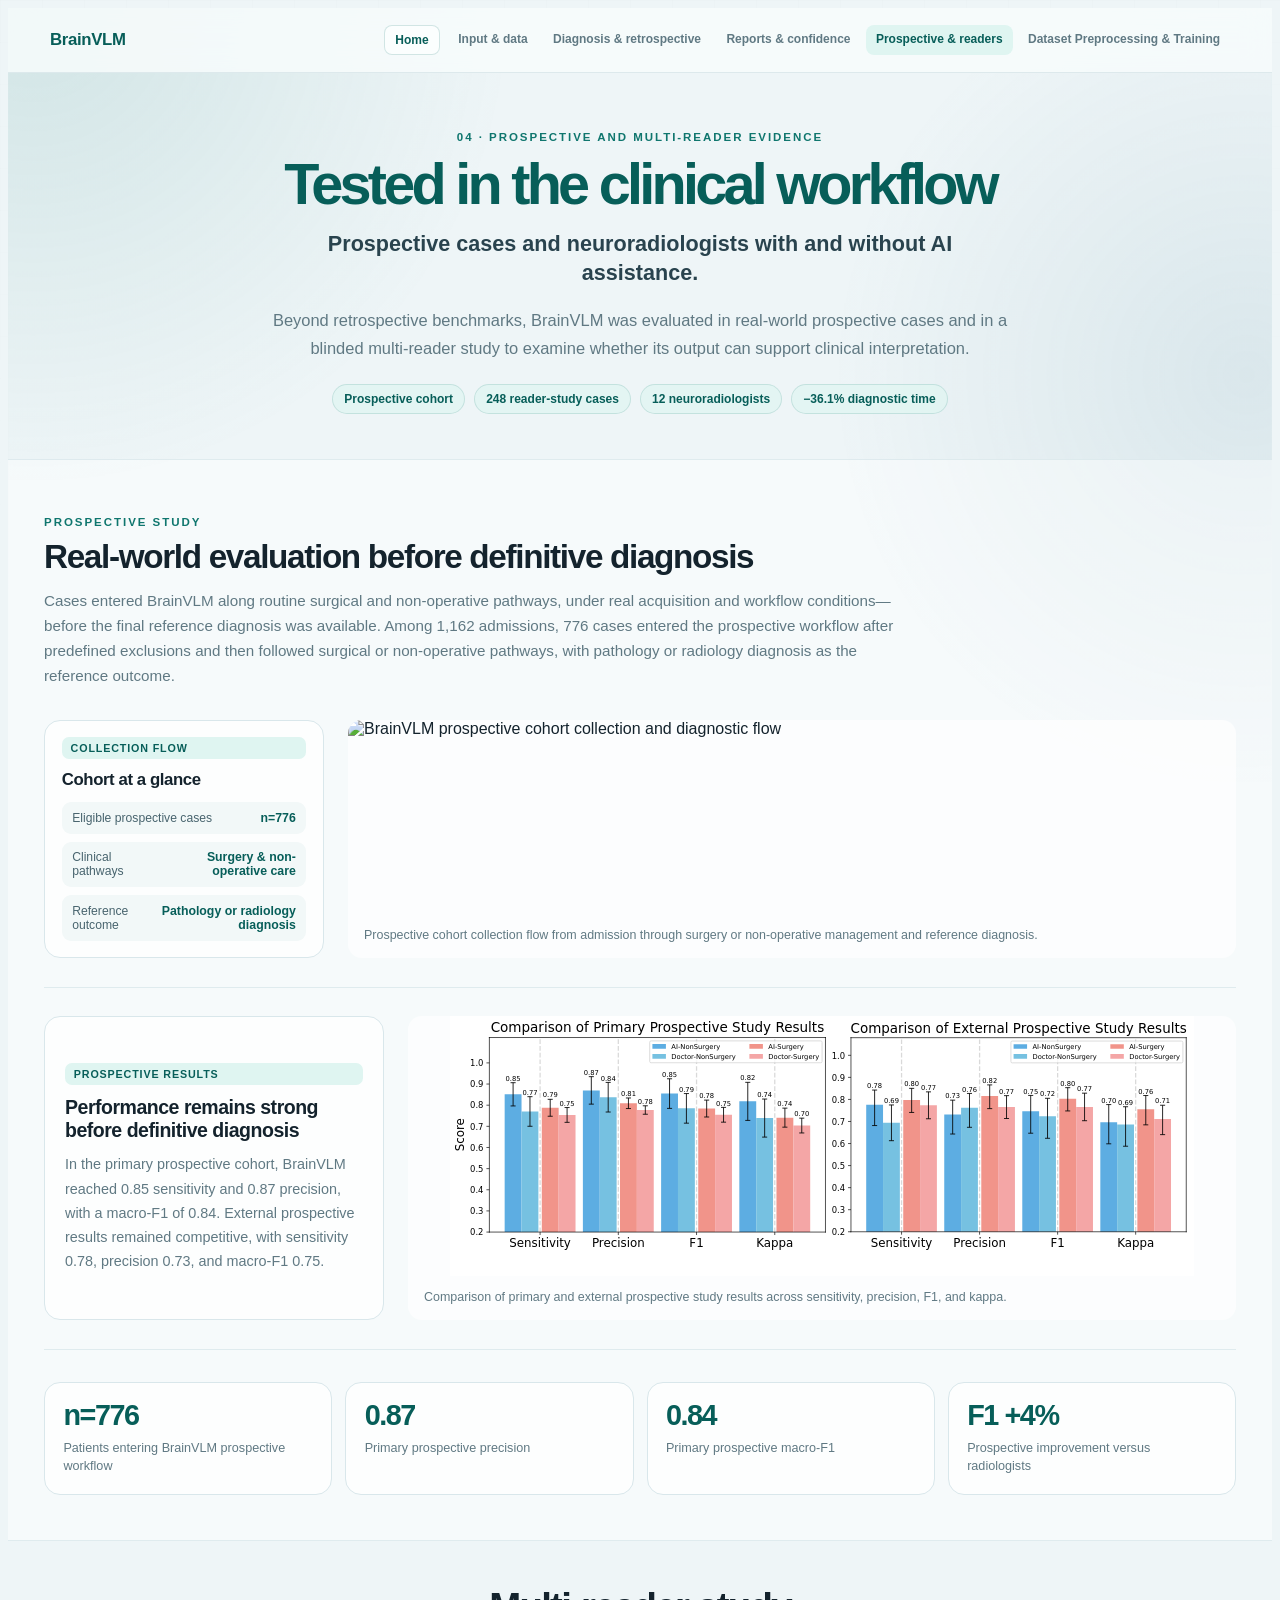
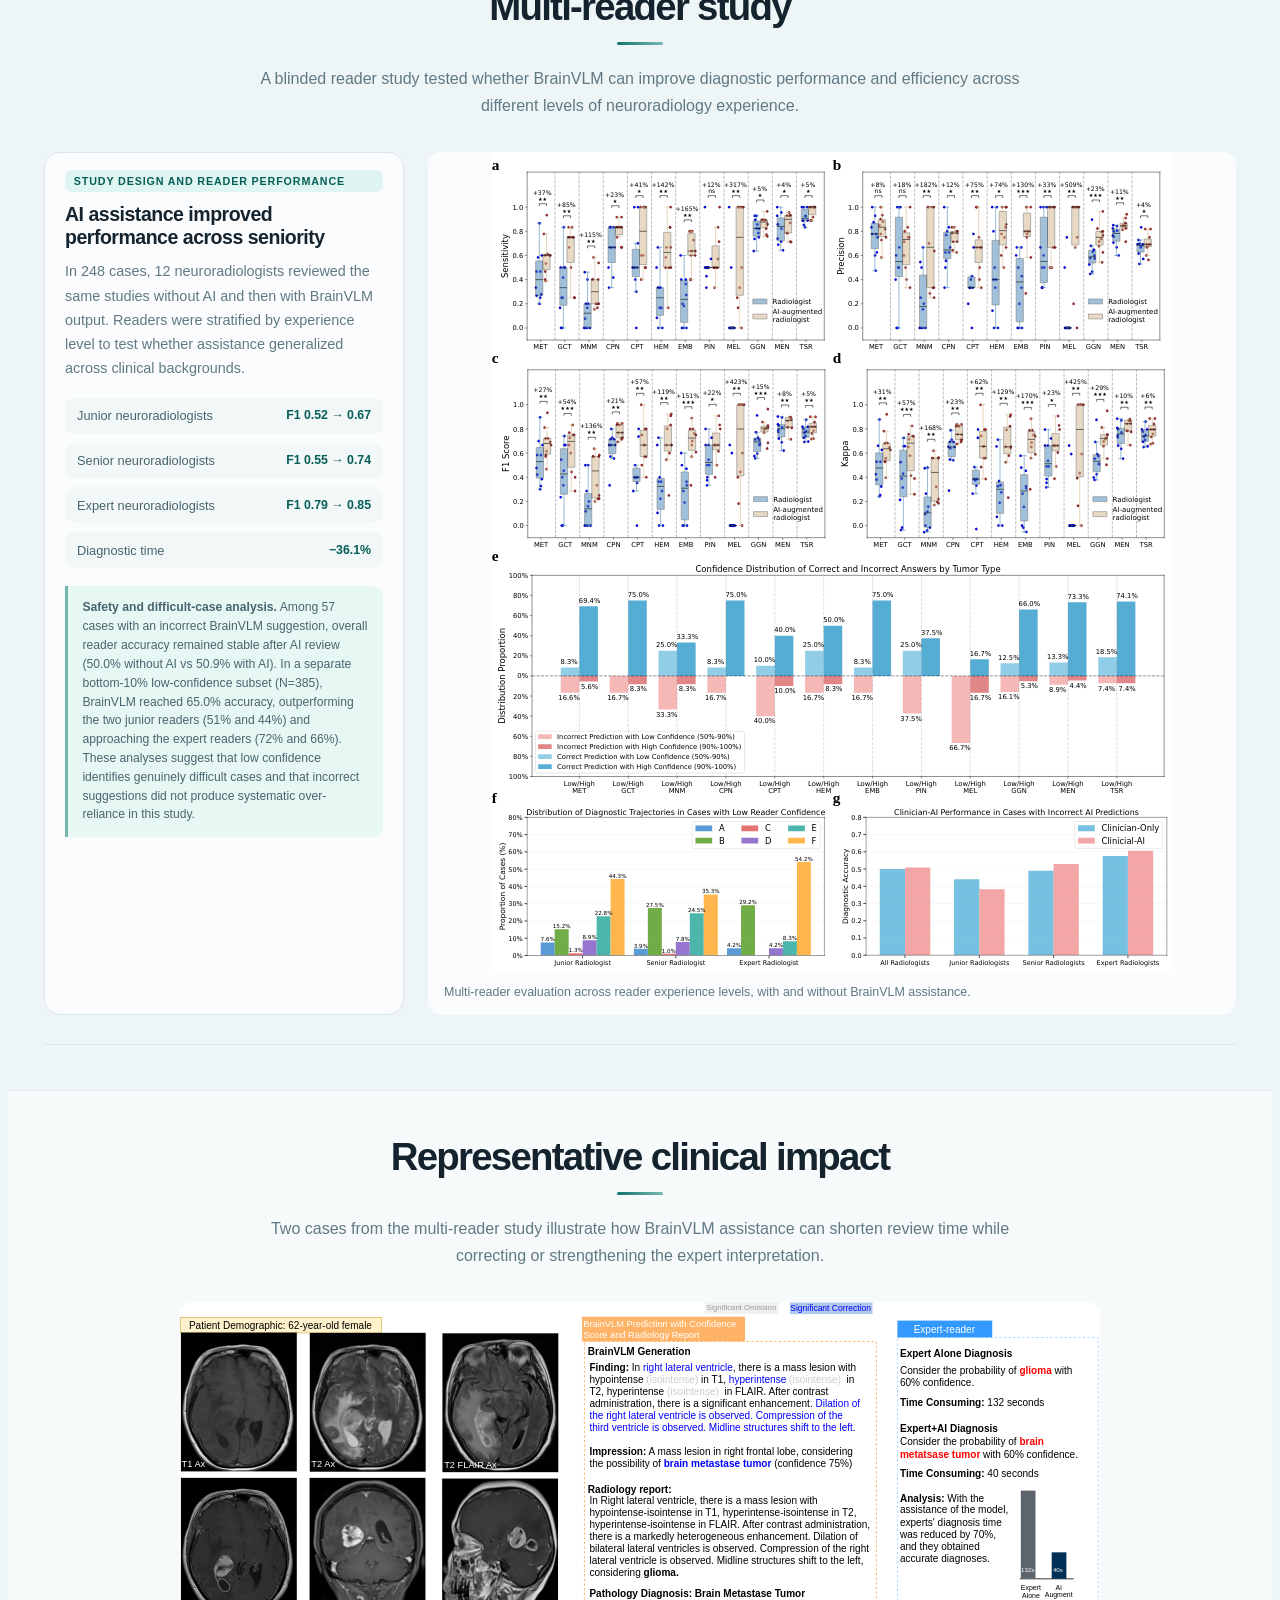
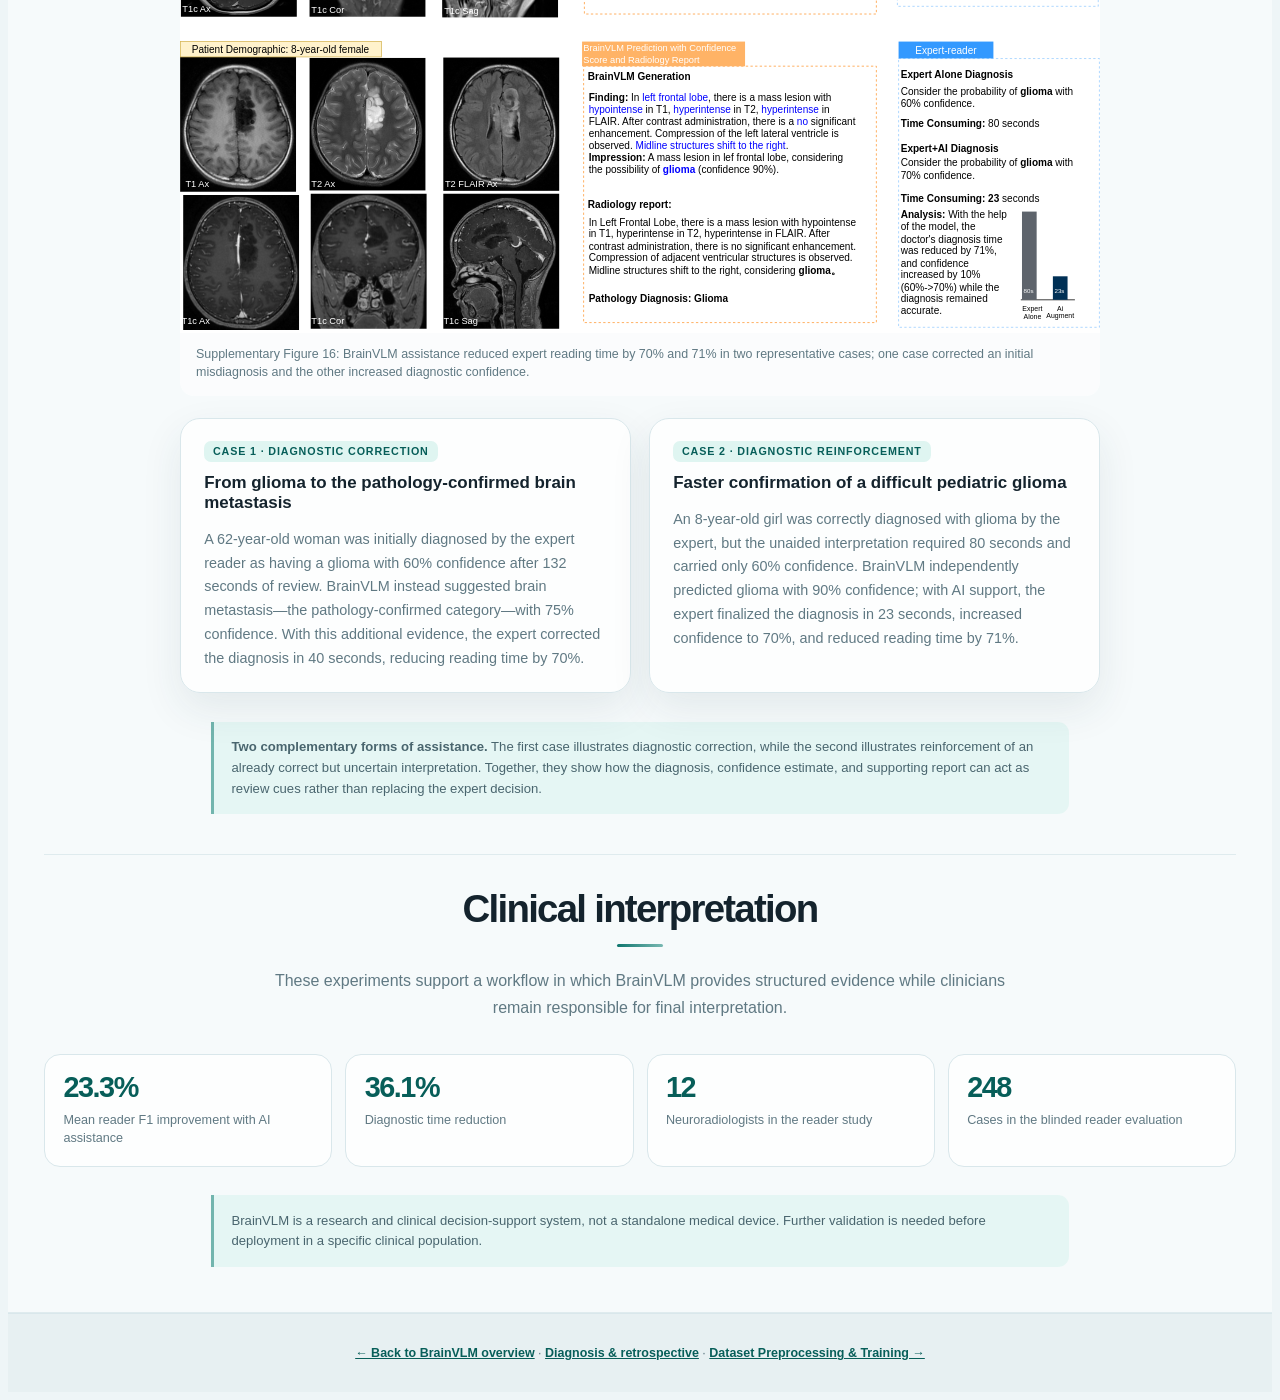
==== clinical.html @ 0780ce53 "update index.html" ====
<!doctype html>
<html lang="en">
<head>
  <meta charset="utf-8"><meta name="viewport" content="width=device-width, initial-scale=1">
  <title>Prospective &amp; Multi-reader Studies | BrainVLM</title>
  <link rel="icon" href="static/images/favicon.ico">
  <link rel="stylesheet" href="static/css/bulma.min.css">
  <link rel="stylesheet" href="static/css/project-pages.css">
</head>
<body class="pp-page-clinical">
  <header class="pp-nav"><div class="pp-nav-inner"><a class="pp-brand" href="index.html">BrainVLM</a><nav class="pp-nav-links"><a class="pp-home-link" href="index.html">Home</a><a href="input.html">Input &amp; data</a><a href="diagnosis.html">Diagnosis &amp; retrospective</a><a href="report-confidence.html">Reports &amp; confidence</a><a class="is-active" href="clinical.html">Prospective &amp; readers</a><a href="evaluation.html">Dataset Preprocessing &amp; Training</a></nav></div></header>
  <main>
    <section class="pp-hero pp-hero-compact">
      <div class="pp-wrap pp-wrap-wide">
        <div class="pp-kicker">04 · Prospective and multi-reader evidence</div>
        <h1>Tested in the clinical workflow</h1>
        <h2>Prospective cases and neuroradiologists with and without AI assistance.</h2>
        <p class="pp-lede">Beyond retrospective benchmarks, BrainVLM was evaluated in real-world prospective cases and in a blinded multi-reader study to examine whether its output can support clinical interpretation.</p>
        <div class="pp-stat-row">
          <span class="pp-stat">Prospective cohort</span>
          <span class="pp-stat">248 reader-study cases</span>
          <span class="pp-stat">12 neuroradiologists</span>
          <span class="pp-stat">−36.1% diagnostic time</span>
        </div>
      </div>
    </section>

    <section class="pp-section is-soft">
      <div class="pp-wrap pp-wrap-wide">
        <header class="pp-section-head">
          <p class="pp-kicker">Prospective study</p>
          <h2>Real-world evaluation before definitive diagnosis</h2>
          <p class="pp-section-intro">Cases entered BrainVLM along routine surgical and non-operative pathways, under real acquisition and workflow conditions—before the final reference diagnosis was available. Among 1,162 admissions, 776 cases entered the prospective workflow after predefined exclusions and then followed surgical or non-operative pathways, with pathology or radiology diagnosis as the reference outcome.</p>
        </header>

        <article class="pp-align-row is-flow">
          <div class="pp-report-copy">
            <span class="pp-tag">Collection flow</span>
            <h3>Cohort at a glance</h3>
            <div class="pp-list">
              <div><span>Eligible prospective cases</span><strong>n=776</strong></div>
              <div><span>Clinical pathways</span><strong>Surgery &amp; non-operative care</strong></div>
              <div><span>Reference outcome</span><strong>Pathology or radiology diagnosis</strong></div>
            </div>
          </div>
          <figure class="pp-figure pp-figure-panel">
            <img src="static/images/main_figure2c.svg" alt="BrainVLM prospective cohort collection and diagnostic flow" loading="lazy">
            <figcaption>Prospective cohort collection flow from admission through surgery or non-operative management and reference diagnosis.</figcaption>
          </figure>
        </article>

        <article class="pp-align-row is-chart">
          <div class="pp-report-copy">
            <span class="pp-tag">Prospective results</span>
            <h3>Performance remains strong before definitive diagnosis</h3>
            <p>In the primary prospective cohort, BrainVLM reached 0.85 sensitivity and 0.87 precision, with a macro-F1 of 0.84. External prospective results remained competitive, with sensitivity 0.78, precision 0.73, and macro-F1 0.75.</p>
          </div>
          <figure class="pp-figure pp-figure-panel">
            <img src="static/images/main_figure3a.svg" alt="BrainVLM primary and external prospective study results" loading="lazy">
            <figcaption>Comparison of primary and external prospective study results across sensitivity, precision, F1, and kappa.</figcaption>
          </figure>
        </article>

        <div class="pp-number-grid pp-number-grid-tight">
          <div class="pp-number"><strong>n=776</strong><span>Patients entering BrainVLM prospective workflow</span></div>
          <div class="pp-number"><strong>0.87</strong><span>Primary prospective precision</span></div>
          <div class="pp-number"><strong>0.84</strong><span>Primary prospective macro-F1</span></div>
          <div class="pp-number"><strong>F1 +4%</strong><span>Prospective improvement versus radiologists</span></div>
        </div>
      </div>
    </section>

    <section class="pp-section">
      <div class="pp-wrap pp-wrap-wide">
        <h2>Multi-reader study</h2>
        <p class="pp-section-intro">A blinded reader study tested whether BrainVLM can improve diagnostic performance and efficiency across different levels of neuroradiology experience.</p>

        <article class="pp-align-row is-tall">
          <div class="pp-report-copy">
            <span class="pp-tag">Study design and reader performance</span>
            <h3>AI assistance improved performance across seniority</h3>
            <p>In 248 cases, 12 neuroradiologists reviewed the same studies without AI and then with BrainVLM output. Readers were stratified by experience level to test whether assistance generalized across clinical backgrounds.</p>
            <div class="pp-list">
              <div><span>Junior neuroradiologists</span><strong>F1 0.52 → 0.67</strong></div>
              <div><span>Senior neuroradiologists</span><strong>F1 0.55 → 0.74</strong></div>
              <div><span>Expert neuroradiologists</span><strong>F1 0.79 → 0.85</strong></div>
              <div><span>Diagnostic time</span><strong>−36.1%</strong></div>
            </div>
            <div class="pp-note pp-note-inline">
              <strong>Safety and difficult-case analysis.</strong> Among 57 cases with an incorrect BrainVLM suggestion, overall reader accuracy remained stable after AI review (50.0% without AI vs 50.9% with AI). In a separate bottom-10% low-confidence subset (N=385), BrainVLM reached 65.0% accuracy, outperforming the two junior readers (51% and 44%) and approaching the expert readers (72% and 66%). These analyses suggest that low confidence identifies genuinely difficult cases and that incorrect suggestions did not produce systematic over-reliance in this study.
            </div>
          </div>
          <figure class="pp-figure pp-figure-panel">
            <img src="static/images/main_figure4.svg" alt="BrainVLM multi-reader clinical evaluation" loading="lazy">
            <figcaption>Multi-reader evaluation across reader experience levels, with and without BrainVLM assistance.</figcaption>
          </figure>
        </article>
      </div>
    </section>

    <section class="pp-section is-soft">
      <div class="pp-wrap pp-wrap-wide">
        <h2>Representative clinical impact</h2>
        <p class="pp-section-intro">Two cases from the multi-reader study illustrate how BrainVLM assistance can shorten review time while correcting or strengthening the expert interpretation.</p>
        <figure class="pp-figure pp-figure-panel pp-figure-impact">
          <img src="static/images/sup_figure16.svg" alt="Two representative cases showing reduced diagnostic time and increased confidence with BrainVLM assistance" loading="lazy">
          <figcaption>Supplementary Figure 16: BrainVLM assistance reduced expert reading time by 70% and 71% in two representative cases; one case corrected an initial misdiagnosis and the other increased diagnostic confidence.</figcaption>
        </figure>

        <div class="pp-grid-2 is-pair pp-impact-cases">
          <article class="pp-card">
            <div class="pp-card-copy">
              <span class="pp-tag">Case 1 · Diagnostic correction</span>
              <h3>From glioma to the pathology-confirmed brain metastasis</h3>
              <p>A 62-year-old woman was initially diagnosed by the expert reader as having a glioma with 60% confidence after 132 seconds of review. BrainVLM instead suggested brain metastasis—the pathology-confirmed category—with 75% confidence. With this additional evidence, the expert corrected the diagnosis in 40 seconds, reducing reading time by 70%.</p>
            </div>
          </article>
          <article class="pp-card">
            <div class="pp-card-copy">
              <span class="pp-tag">Case 2 · Diagnostic reinforcement</span>
              <h3>Faster confirmation of a difficult pediatric glioma</h3>
              <p>An 8-year-old girl was correctly diagnosed with glioma by the expert, but the unaided interpretation required 80 seconds and carried only 60% confidence. BrainVLM independently predicted glioma with 90% confidence; with AI support, the expert finalized the diagnosis in 23 seconds, increased confidence to 70%, and reduced reading time by 71%.</p>
            </div>
          </article>
        </div>
        <div class="pp-note"><strong>Two complementary forms of assistance.</strong> The first case illustrates diagnostic correction, while the second illustrates reinforcement of an already correct but uncertain interpretation. Together, they show how the diagnosis, confidence estimate, and supporting report can act as review cues rather than replacing the expert decision.</div>

        <div class="pp-clinical-summary">
          <h2>Clinical interpretation</h2>
          <p class="pp-section-intro">These experiments support a workflow in which BrainVLM provides structured evidence while clinicians remain responsible for final interpretation.</p>
          <div class="pp-number-grid">
            <div class="pp-number"><strong>23.3%</strong><span>Mean reader F1 improvement with AI assistance</span></div>
            <div class="pp-number"><strong>36.1%</strong><span>Diagnostic time reduction</span></div>
            <div class="pp-number"><strong>12</strong><span>Neuroradiologists in the reader study</span></div>
            <div class="pp-number"><strong>248</strong><span>Cases in the blinded reader evaluation</span></div>
          </div>
          <div class="pp-note">BrainVLM is a research and clinical decision-support system, not a standalone medical device. Further validation is needed before deployment in a specific clinical population.</div>
        </div>
      </div>
    </section>
  </main>
  <footer class="pp-footer"><a href="index.html">← Back to BrainVLM overview</a> · <a href="diagnosis.html">Diagnosis &amp; retrospective</a> · <a href="evaluation.html">Dataset Preprocessing &amp; Training →</a></footer>
</body>
</html>
---- static/css/project-pages.css ----
:root {
  --pp-ink: #14232d;
  --pp-muted: #607983;
  --pp-line: #d9e7eb;
  --pp-bg: #eef5f7;
  --pp-panel: rgba(255,255,255,.84);
  --pp-teal: #0f766e;
  --pp-teal-dark: #075e59;
  --pp-soft: #dff5f1;
  --pp-shadow: 0 16px 42px rgba(30,68,80,.09);
}

html { scroll-behavior: smooth; background: var(--pp-bg); }
body {
  min-height: 100vh;
  color: var(--pp-ink);
  background:
    radial-gradient(circle at 2% 0%, rgba(15,118,110,.13), transparent 30rem),
    radial-gradient(circle at 98% 8%, rgba(40,107,134,.10), transparent 26rem),
    var(--pp-bg);
  font-family: Inter, "Segoe UI", -apple-system, BlinkMacSystemFont, sans-serif;
}

body::before {
  position: fixed;
  inset: 0;
  z-index: -1;
  pointer-events: none;
  content: "";
  opacity: .24;
  background-image: linear-gradient(rgba(20,63,74,.035) 1px, transparent 1px), linear-gradient(90deg, rgba(20,63,74,.035) 1px, transparent 1px);
  background-size: 42px 42px;
  mask-image: linear-gradient(to bottom, black, transparent 80%);
}

.pp-nav {
  position: sticky;
  top: 0;
  z-index: 10;
  border-bottom: 1px solid rgba(217,231,235,.86);
  background: rgba(247,252,252,.86);
  backdrop-filter: blur(14px);
}

.pp-nav-inner {
  display: flex;
  align-items: center;
  justify-content: space-between;
  gap: 1rem;
  max-width: 1180px;
  min-height: 64px;
  margin: 0 auto;
  padding: 0 1.25rem;
}

.pp-brand { color: var(--pp-teal-dark); font-size: 1.05rem; font-weight: 800; letter-spacing: -.02em; text-decoration: none; }
.pp-brand:hover { color: var(--pp-teal); }
.pp-nav-links { display: flex; flex-wrap: wrap; gap: .35rem; }
.pp-nav-links a { padding: .42rem .62rem; border-radius: 8px; color: var(--pp-muted); font-size: .75rem; font-weight: 650; text-decoration: none; }
.pp-nav-links a:hover, .pp-nav-links a.is-active { background: var(--pp-soft); color: var(--pp-teal-dark); }
.pp-nav-links .pp-home-link { margin-right: .2rem; border: 1px solid rgba(15,118,110,.18); background: rgba(255,255,255,.68); color: var(--pp-teal-dark); font-weight: 760; }

.pp-hero { padding: 5.2rem 1.25rem 4.2rem; text-align: center; }
.pp-wrap { width: min(1120px, 100%); margin: 0 auto; }
.pp-kicker { margin-bottom: .7rem; color: var(--pp-teal); font-size: .72rem; font-weight: 800; letter-spacing: .17em; text-transform: uppercase; }
.pp-hero h1 { max-width: 880px; margin: 0 auto .9rem; color: var(--pp-teal-dark); font-size: clamp(2.6rem, 6vw, 5.2rem); font-weight: 820; letter-spacing: -.065em; line-height: .98; }
.pp-hero h2 { max-width: 760px; margin: 0 auto 1.2rem; color: #29434e; font-size: clamp(1.2rem, 2.3vw, 1.72rem); font-weight: 560; line-height: 1.35; }
.pp-lede { max-width: 760px; margin: 0 auto; color: var(--pp-muted); font-size: 1.03rem; line-height: 1.72; }
.pp-actions { display: flex; flex-wrap: wrap; justify-content: center; gap: .55rem; margin-top: 1.5rem; }
.pp-button { display: inline-flex; align-items: center; gap: .45rem; padding: .7rem 1rem; border: 1px solid rgba(15,118,110,.16); border-radius: 999px; background: var(--pp-teal); color: #fff; font-size: .82rem; font-weight: 720; text-decoration: none; box-shadow: 0 9px 20px rgba(15,118,110,.16); }
.pp-button:hover { background: var(--pp-teal-dark); color: #fff; transform: translateY(-1px); }
.pp-button.is-light { border-color: var(--pp-line); background: rgba(255,255,255,.78); color: var(--pp-teal-dark); box-shadow: none; }
.pp-stat-row { display: flex; flex-wrap: wrap; justify-content: center; gap: .55rem; margin-top: 1.35rem; }
.pp-stat { padding: .42rem .7rem; border: 1px solid rgba(15,118,110,.15); border-radius: 999px; background: rgba(223,245,241,.72); color: var(--pp-teal-dark); font-size: .75rem; font-weight: 720; }

.pp-section { padding: 4.2rem 1.25rem; }
.pp-section.is-soft { border-top: 1px solid rgba(217,231,235,.78); border-bottom: 1px solid rgba(217,231,235,.78); background: rgba(255,255,255,.42); }
.pp-section h2 { margin: 0 0 .6rem; color: var(--pp-ink); font-size: clamp(1.7rem, 3vw, 2.5rem); font-weight: 790; letter-spacing: -.045em; text-align: center; }
.pp-section h2::after { display: block; width: 46px; height: 3px; margin: .8rem auto 1.25rem; border-radius: 4px; background: linear-gradient(90deg, var(--pp-teal), #79b8b2); content: ""; }
.pp-section-intro { max-width: 760px; margin: 0 auto 2rem; color: var(--pp-muted); font-size: 1rem; line-height: 1.7; text-align: center; }

.pp-section-head {
  max-width: 880px;
  margin: 0 0 2rem;
  text-align: left;
}
.pp-section-head .pp-kicker {
  margin-bottom: .55rem;
}
.pp-section-head h2 {
  margin: 0 0 .75rem;
  color: var(--pp-ink);
  font-size: clamp(1.55rem, 2.6vw, 2.15rem);
  font-weight: 760;
  letter-spacing: -.04em;
  line-height: 1.18;
  text-align: left;
}
.pp-section-head h2::after {
  display: none;
}
.pp-section-head .pp-section-intro {
  max-width: none;
  margin: 0;
  color: var(--pp-muted);
  font-size: .95rem;
  line-height: 1.65;
  text-align: left;
}

.pp-grid-2 { display: grid; grid-template-columns: .88fr 1.12fr; gap: 18px; align-items: stretch; }
/* Equal columns for side-by-side figures (default .pp-grid-2 is for copy + image) */
.pp-grid-2.is-pair { grid-template-columns: 1fr 1fr; }
.pp-grid-3 { display: grid; grid-template-columns: repeat(3, minmax(0, 1fr)); gap: 16px; }
.pp-report-row { display: grid; grid-template-columns: minmax(0, 1.35fr) minmax(260px, .65fr); gap: 28px; align-items: center; }
.pp-report-row + .pp-report-row { margin-top: 2.4rem; padding-top: 2.4rem; border-top: 1px solid rgba(217,231,235,.78); }
.pp-report-row.reverse { grid-template-columns: minmax(260px, .65fr) minmax(0, 1.35fr); }
.pp-report-row .pp-figure { min-width: 0; }
.pp-report-row .pp-figure img { width: 100%; height: auto; }
.pp-report-copy { padding: 1.1rem 1.25rem; border: 1px solid var(--pp-line); border-radius: 16px; background: rgba(255,255,255,.76); }
.pp-report-copy h3 { margin: 0 0 .65rem; color: var(--pp-ink); font-size: 1.22rem; font-weight: 780; letter-spacing: -.025em; }
.pp-report-copy p { margin: 0; color: var(--pp-muted); font-size: .9rem; line-height: 1.68; }
.pp-confidence-row { align-items: stretch; }
.pp-confidence-row .pp-report-copy { align-self: stretch; display: flex; flex-direction: column; justify-content: center; }
.pp-confidence-row .pp-figure { display: flex; min-height: 100%; flex-direction: column; justify-content: center; }
.pp-card { border: 1px solid var(--pp-line); border-radius: 20px; background: var(--pp-panel); box-shadow: var(--pp-shadow); }
.pp-card-copy { padding: 1.35rem 1.45rem; }
.pp-card h3 { margin: 0 0 .6rem; color: var(--pp-ink); font-size: 1.06rem; font-weight: 760; }
.pp-card p { color: var(--pp-muted); font-size: .9rem; line-height: 1.65; }
.pp-card p:last-child { margin-bottom: 0; }
.pp-list { display: grid; gap: 9px; margin: 1.1rem 0 0; }
.pp-list div { display: flex; justify-content: space-between; gap: .75rem; padding: .65rem .75rem; border-radius: 9px; background: #f2f8f8; color: #48646e; font-size: .8rem; }
.pp-list strong { color: var(--pp-teal-dark); font-size: .77rem; text-align: right; }
.pp-figure { overflow: hidden; margin: 0; border-radius: 16px; background: transparent; }
.pp-figure.pp-card { border: 0; background: transparent; box-shadow: none; }
.pp-figure img { display: block; width: 100%; height: auto; min-height: 0; object-fit: initial; background: transparent; }
.pp-figure-solo {
  max-width: 720px;
  margin: 0 auto;
  border-radius: 0;
  overflow: visible;
  background: transparent;
}
.pp-figure-solo img {
  width: 100%;
  height: auto;
  background: transparent;
}
.pp-figure-solo figcaption {
  padding-left: 0;
  padding-right: 0;
  text-align: center;
}
.pp-figure-supplement {
  max-width: 980px;
  margin-left: auto;
  margin-right: auto;
}
.pp-figure figcaption { padding: .78rem 1rem .9rem; color: var(--pp-muted); font-size: .78rem; line-height: 1.5; }
.pp-tag { display: inline-flex; margin-bottom: .7rem; padding: .3rem .55rem; border-radius: 7px; background: var(--pp-soft); color: var(--pp-teal-dark); font-size: .67rem; font-weight: 800; letter-spacing: .08em; text-transform: uppercase; }
.pp-evidence-card { overflow: visible; border: 0; background: transparent; box-shadow: none; }
.pp-evidence-card .pp-figure img { height: auto; min-height: 0; }
.pp-evidence-card .pp-card-copy { margin-top: .8rem; padding: 1rem 1.15rem 1.2rem; border: 1px solid var(--pp-line); border-radius: 16px; background: rgba(255,255,255,.76); }
.pp-evidence-stat { display: block; margin-top: .8rem; color: var(--pp-teal-dark); font-size: 1.38rem; font-weight: 820; letter-spacing: -.04em; }
.pp-number-grid { display: grid; grid-template-columns: repeat(4, 1fr); gap: 13px; }
.pp-number { padding: 1.15rem; border: 1px solid var(--pp-line); border-radius: 16px; background: rgba(255,255,255,.76); }
.pp-number strong { display: block; color: var(--pp-teal-dark); font-size: 1.8rem; letter-spacing: -.05em; line-height: 1; }
.pp-number span { display: block; margin-top: .55rem; color: var(--pp-muted); font-size: .79rem; line-height: 1.45; }
.pp-note { max-width: 820px; margin: 1.8rem auto 0; padding: .95rem 1.1rem; border-left: 3px solid #72b5ae; border-radius: 0 11px 11px 0; background: rgba(223,245,241,.7); color: #49656e; font-size: .82rem; line-height: 1.58; }
.pp-footer { padding: 2rem 1.25rem; border-top: 1px solid var(--pp-line); background: #e7f0f2; color: var(--pp-muted); font-size: .78rem; text-align: center; }
.pp-footer a { color: var(--pp-teal-dark); font-weight: 700; }

/* Report + confidence page: wider canvas, figure-first stacks */
.pp-wrap-wide { width: min(1280px, 100%); }
.pp-hero-compact { padding: 3.6rem 1.25rem 2.8rem; }
.pp-hero-compact h1 { max-width: 920px; font-size: clamp(2.1rem, 4.6vw, 3.6rem); line-height: 1.05; }
.pp-hero-compact h2 { max-width: 720px; font-size: clamp(1.05rem, 2vw, 1.35rem); }
.pp-page-report .pp-section { padding: 3.2rem 1.25rem; }
.pp-stack-block {
  display: grid;
  gap: 1rem;
  margin: 0 auto 2.4rem;
}
.pp-stack-block:last-of-type { margin-bottom: 0; }
.pp-stack-block + .pp-stack-block {
  margin-top: 2.6rem;
  padding-top: 2.4rem;
  border-top: 1px solid rgba(217,231,235,.78);
}
.pp-figure-panel {
  border-radius: 14px;
  overflow: hidden;
  background: rgba(255,255,255,.55);
}
.pp-figure-panel img {
  width: 100%;
  height: auto;
  max-height: none;
}
.pp-figure-panel figcaption {
  padding: .7rem 1rem .85rem;
  text-align: left;
}
.pp-report-copy-wide {
  max-width: 920px;
}
.pp-report-split {
  display: grid;
  grid-template-columns: minmax(260px, .42fr) minmax(0, 1.58fr);
  gap: 1.4rem 1.6rem;
  align-items: center;
  margin: 0 0 2.2rem;
}
.pp-report-split + .pp-report-split {
  padding-top: 2.2rem;
  border-top: 1px solid rgba(217,231,235,.78);
}
.pp-report-split .pp-report-copy {
  height: fit-content;
}
.pp-report-split .pp-figure-panel {
  margin: 0;
  min-width: 0;
}
.pp-report-split .pp-figure-panel img {
  width: 100%;
  height: auto;
}
.pp-confidence-split {
  display: grid;
  grid-template-columns: minmax(280px, .78fr) minmax(0, 1.22fr);
  gap: 1.6rem 1.8rem;
  align-items: stretch;
  margin-bottom: 2rem;
}
.pp-confidence-split .pp-stack-block,
.pp-confidence-split .pp-stack-block + .pp-stack-block {
  margin: 0;
  padding: 0;
  border: 0;
  height: 100%;
  display: grid;
  grid-template-rows: auto 1fr;
}
.pp-confidence-split .pp-figure-panel {
  display: flex;
  flex-direction: column;
  height: 100%;
  margin: 0;
  max-width: none;
  background: rgba(255,255,255,.72);
}
.pp-confidence-split .pp-stack-block.is-narrow .pp-figure-panel {
  max-width: none;
  margin: 0;
}
.pp-confidence-split .pp-figure-panel img {
  flex: 1 1 auto;
  width: 100%;
  height: 320px;
  object-fit: contain;
  object-position: center;
  background: transparent;
}
.pp-confidence-split .pp-figure-panel figcaption {
  margin-top: auto;
}
.pp-number-grid-tight {
  margin-top: 2rem;
}

/* Diagnosis and retrospective page */
.pp-page-diagnosis .pp-note + .pp-figure {
  margin-top: 2rem;
}
.pp-page-diagnosis .pp-figure + .pp-figure {
  margin-top: 2rem;
  padding-top: 2rem;
  border-top: 1px solid rgba(217,231,235,.78);
}
.pp-page-diagnosis .pp-number-grid {
  margin-top: 2rem;
}
.pp-page-diagnosis .pp-number-grid + .pp-grid-3 {
  margin-top: 1.4rem;
}

/* Input page sequence explanation */
.pp-sequence-details {
  max-width: 980px;
  margin: 1.5rem auto 0;
}
.pp-sequence-details .pp-card-copy {
  height: 100%;
}

/* Dataset processing and training page */
.pp-page-process .pp-section { padding: 3.2rem 1.25rem; }
.pp-process-row {
  grid-template-columns: minmax(0, 1.35fr) minmax(300px, .65fr);
  gap: 1.8rem;
  align-items: center;
}
.pp-process-row.reverse {
  grid-template-columns: minmax(300px, .65fr) minmax(0, 1.35fr);
}
.pp-process-figure {
  width: 100%;
  max-width: 860px;
  min-width: 0;
  margin-right: auto;
  margin-left: auto;
  background: transparent;
}
.pp-process-figure img {
  display: block;
  width: 100%;
  height: auto;
  max-height: none;
  object-fit: contain;
}
.pp-process-figure figcaption {
  padding-left: .15rem;
  padding-right: .15rem;
}

/* Clinical page layout — consistent text/image alignment */
.pp-page-clinical .pp-section { padding: 2.8rem 1.25rem; }
.pp-page-clinical .pp-wrap-wide { width: min(1200px, calc(100% - 2rem)); }

.pp-align-row {
  display: grid;
  grid-template-columns: minmax(280px, 340px) minmax(0, 1fr);
  gap: 1.25rem 1.5rem;
  align-items: stretch;
  margin: 0 0 1.8rem;
  padding-bottom: 1.8rem;
  border-bottom: 1px solid rgba(217,231,235,.78);
}
.pp-align-row:last-of-type {
  margin-bottom: 0;
}
.pp-align-row .pp-report-copy {
  display: flex;
  flex-direction: column;
  justify-content: center;
  height: 100%;
  box-sizing: border-box;
}
.pp-align-row .pp-figure-panel {
  display: flex;
  flex-direction: column;
  justify-content: center;
  margin: 0;
  min-width: 0;
  height: 100%;
  background: rgba(255,255,255,.72);
}
.pp-align-row .pp-figure-panel img {
  display: block;
  width: 100%;
  height: auto;
  object-fit: contain;
  object-position: center;
}
.pp-align-row .pp-figure-panel figcaption {
  margin-top: auto;
}

/* Flow diagram: compact left facts + wide figure, equal row height */
.pp-align-row.is-flow {
  grid-template-columns: minmax(240px, 280px) minmax(0, 1fr);
  align-items: stretch;
}
.pp-align-row.is-flow .pp-report-copy {
  justify-content: center;
  padding: 1rem 1.05rem;
}
.pp-align-row.is-flow .pp-report-copy h3 {
  margin-bottom: .75rem;
  font-size: 1.05rem;
}
.pp-align-row.is-flow .pp-list {
  margin-top: 0;
  gap: 8px;
}
.pp-align-row.is-flow .pp-list div {
  padding: .55rem .65rem;
  font-size: .76rem;
}
.pp-align-row.is-flow .pp-figure-panel {
  justify-content: center;
}
.pp-align-row.is-flow .pp-figure-panel img {
  height: 100%;
  min-height: 180px;
  max-height: 240px;
  object-fit: contain;
}

/* Wide short flow diagram legacy stack (unused on clinical) */
.pp-align-stack {
  display: grid;
  gap: 1.1rem;
  margin: 0 0 1.8rem;
  padding-bottom: 1.8rem;
  border-bottom: 1px solid rgba(217,231,235,.78);
}
.pp-align-stack .pp-report-copy {
  max-width: 760px;
  margin: 0 auto;
  width: 100%;
}
.pp-align-stack .pp-figure-panel {
  margin: 0;
  background: rgba(255,255,255,.72);
}
.pp-align-stack .pp-figure-panel img {
  display: block;
  width: 100%;
  height: auto;
  max-height: 280px;
  object-fit: contain;
  object-position: center;
}

/* Chart row: match copy and chart mid-height */
.pp-align-row.is-chart .pp-figure-panel img {
  height: 260px;
}

/* Tall multi-reader figure: left text box stretches to match figure */
.pp-align-row.is-tall {
  align-items: stretch;
  grid-template-columns: minmax(300px, 360px) minmax(0, 1fr);
}
.pp-align-row.is-tall .pp-report-copy {
  justify-content: flex-start;
  position: static;
  height: 100%;
  max-height: none;
}
.pp-align-row.is-tall .pp-note-inline {
  max-width: none;
  margin: 1.1rem 0 0;
  padding: .8rem .9rem;
  font-size: .76rem;
  line-height: 1.55;
}
.pp-align-row.is-tall .pp-figure-panel img {
  height: auto;
  max-height: 820px;
}

.pp-figure-impact {
  max-width: 920px;
  margin: 0 auto 2.2rem;
}
.pp-figure-impact img {
  width: 100%;
  height: auto;
  max-height: 720px;
  object-fit: contain;
}
.pp-impact-cases {
  max-width: 920px;
  margin: -0.8rem auto 0;
}
.pp-impact-cases .pp-card-copy {
  height: 100%;
}
.pp-impact-cases + .pp-note {
  margin-bottom: 2.5rem;
}
.pp-clinical-summary {
  padding-top: 2rem;
  border-top: 1px solid rgba(217,231,235,.78);
}
.pp-clinical-summary h2 {
  margin: 0 0 .6rem;
  color: var(--pp-ink);
  font-size: clamp(1.7rem, 3vw, 2.5rem);
  font-weight: 790;
  letter-spacing: -.045em;
  text-align: center;
}
.pp-clinical-summary h2::after {
  display: block;
  width: 46px;
  height: 3px;
  margin: .8rem auto 1.25rem;
  border-radius: 4px;
  background: linear-gradient(90deg, var(--pp-teal), #79b8b2);
  content: "";
}

@media (max-width: 800px) {
  .pp-grid-2, .pp-grid-2.is-pair, .pp-grid-3, .pp-report-row, .pp-report-row.reverse { grid-template-columns: 1fr; }
  .pp-report-row.reverse .pp-report-copy { order: 2; }
  .pp-confidence-split { grid-template-columns: 1fr; }
  .pp-confidence-split .pp-figure-panel img { height: min(300px, 72vw); }
  .pp-confidence-split .pp-stack-block.is-narrow .pp-figure-panel { max-width: 100%; }
  .pp-report-split { grid-template-columns: 1fr; }
  .pp-report-split .pp-report-copy { order: 1; }
  .pp-report-split .pp-figure-panel { order: 2; }
  .pp-clinical-flow,
  .pp-reader-split,
  .pp-align-row,
  .pp-align-row.is-flow,
  .pp-align-row.is-tall { grid-template-columns: 1fr; }
  .pp-align-row .pp-report-copy,
  .pp-reader-split .pp-report-copy,
  .pp-align-row.is-tall .pp-report-copy {
    position: static;
    height: auto;
    max-height: none;
    order: 1;
  }
  .pp-align-row .pp-figure-panel { order: 2; }
  .pp-align-row.is-flow .pp-figure-panel img,
  .pp-align-row.is-chart .pp-figure-panel img {
    height: auto;
    min-height: 0;
    max-height: 280px;
  }
  .pp-align-row.is-tall .pp-figure-panel img { max-height: none; }
  .pp-number-grid { grid-template-columns: 1fr 1fr; }
  .pp-nav-inner { align-items: flex-start; flex-direction: column; padding: .75rem 1rem; }
  .pp-hero { padding-top: 3.7rem; }
  .pp-hero-compact { padding-top: 3.2rem; }
}
@media (max-width: 480px) {
  .pp-number-grid { grid-template-columns: 1fr; }
  .pp-nav-links { gap: .1rem; }
  .pp-nav-links a { padding: .35rem .42rem; font-size: .68rem; }
  .pp-figure img, .pp-evidence-card .pp-figure img { height: auto; min-height: 0; }
}
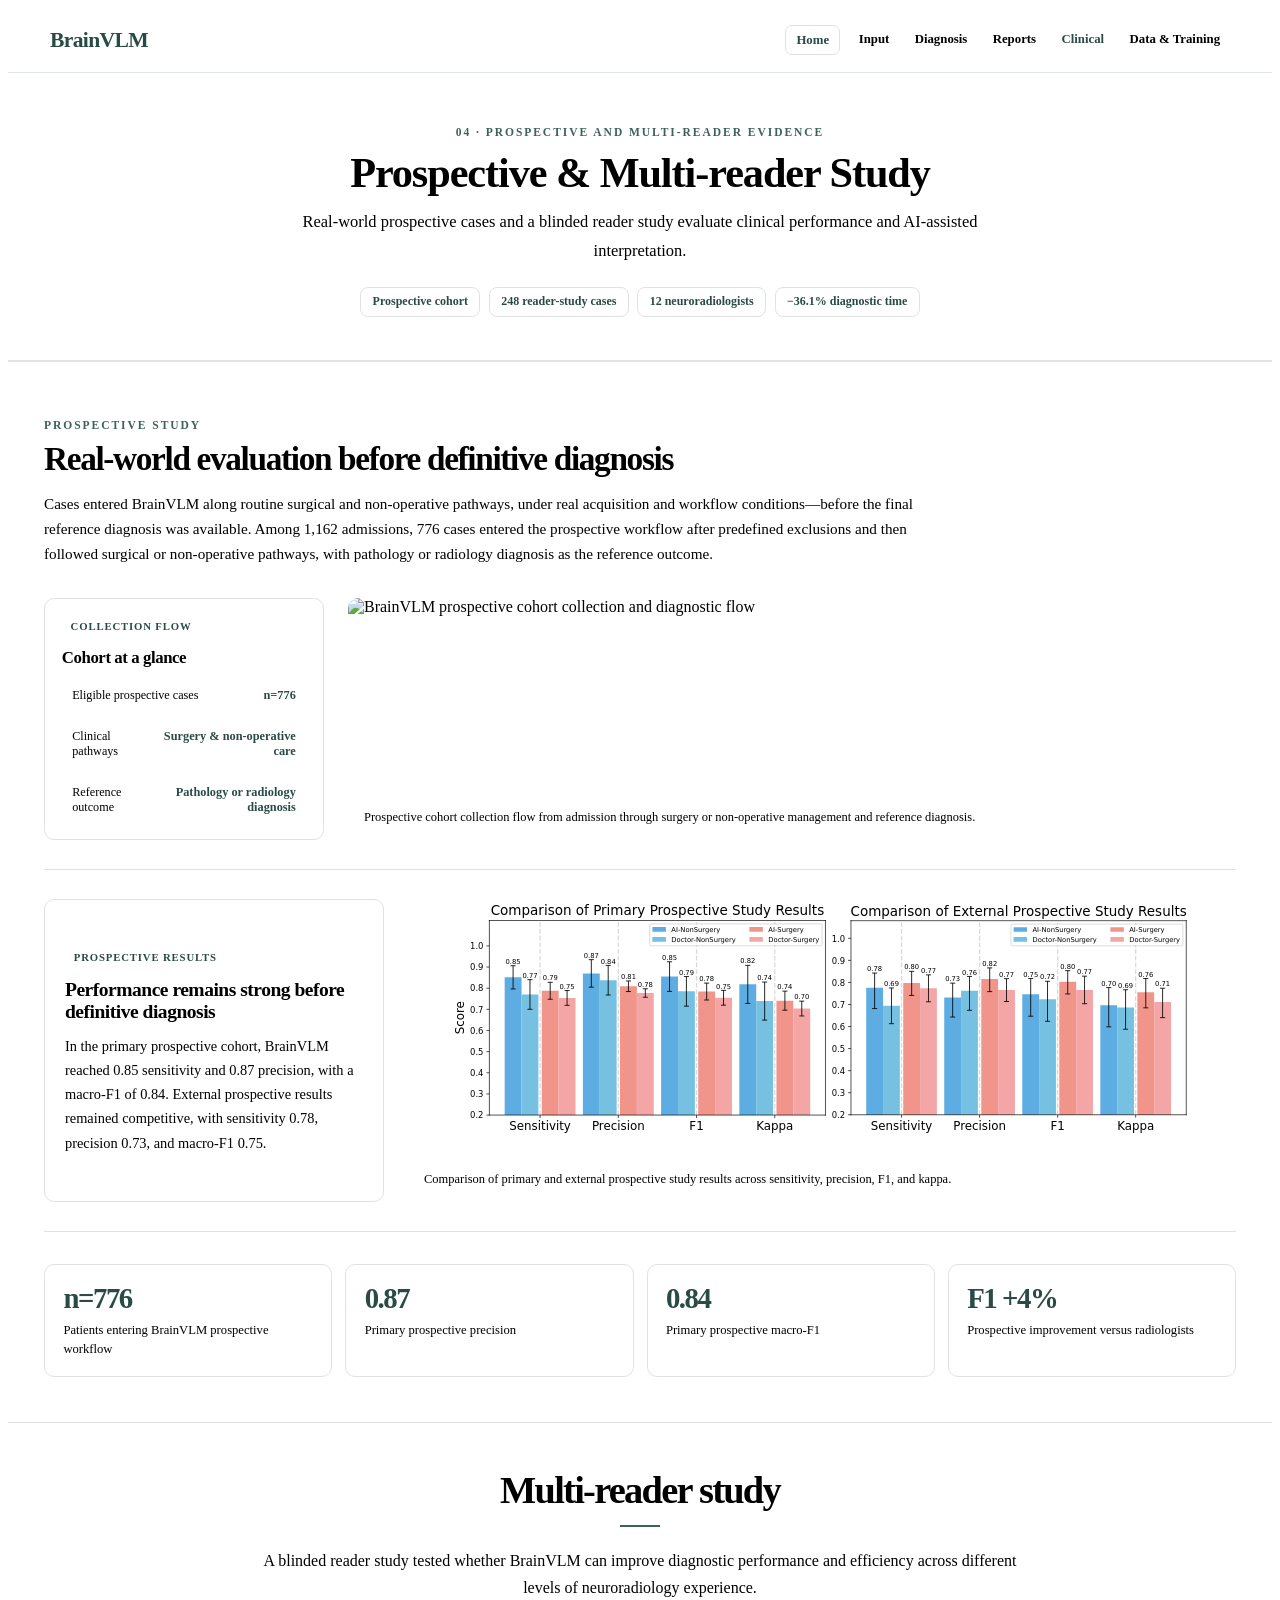
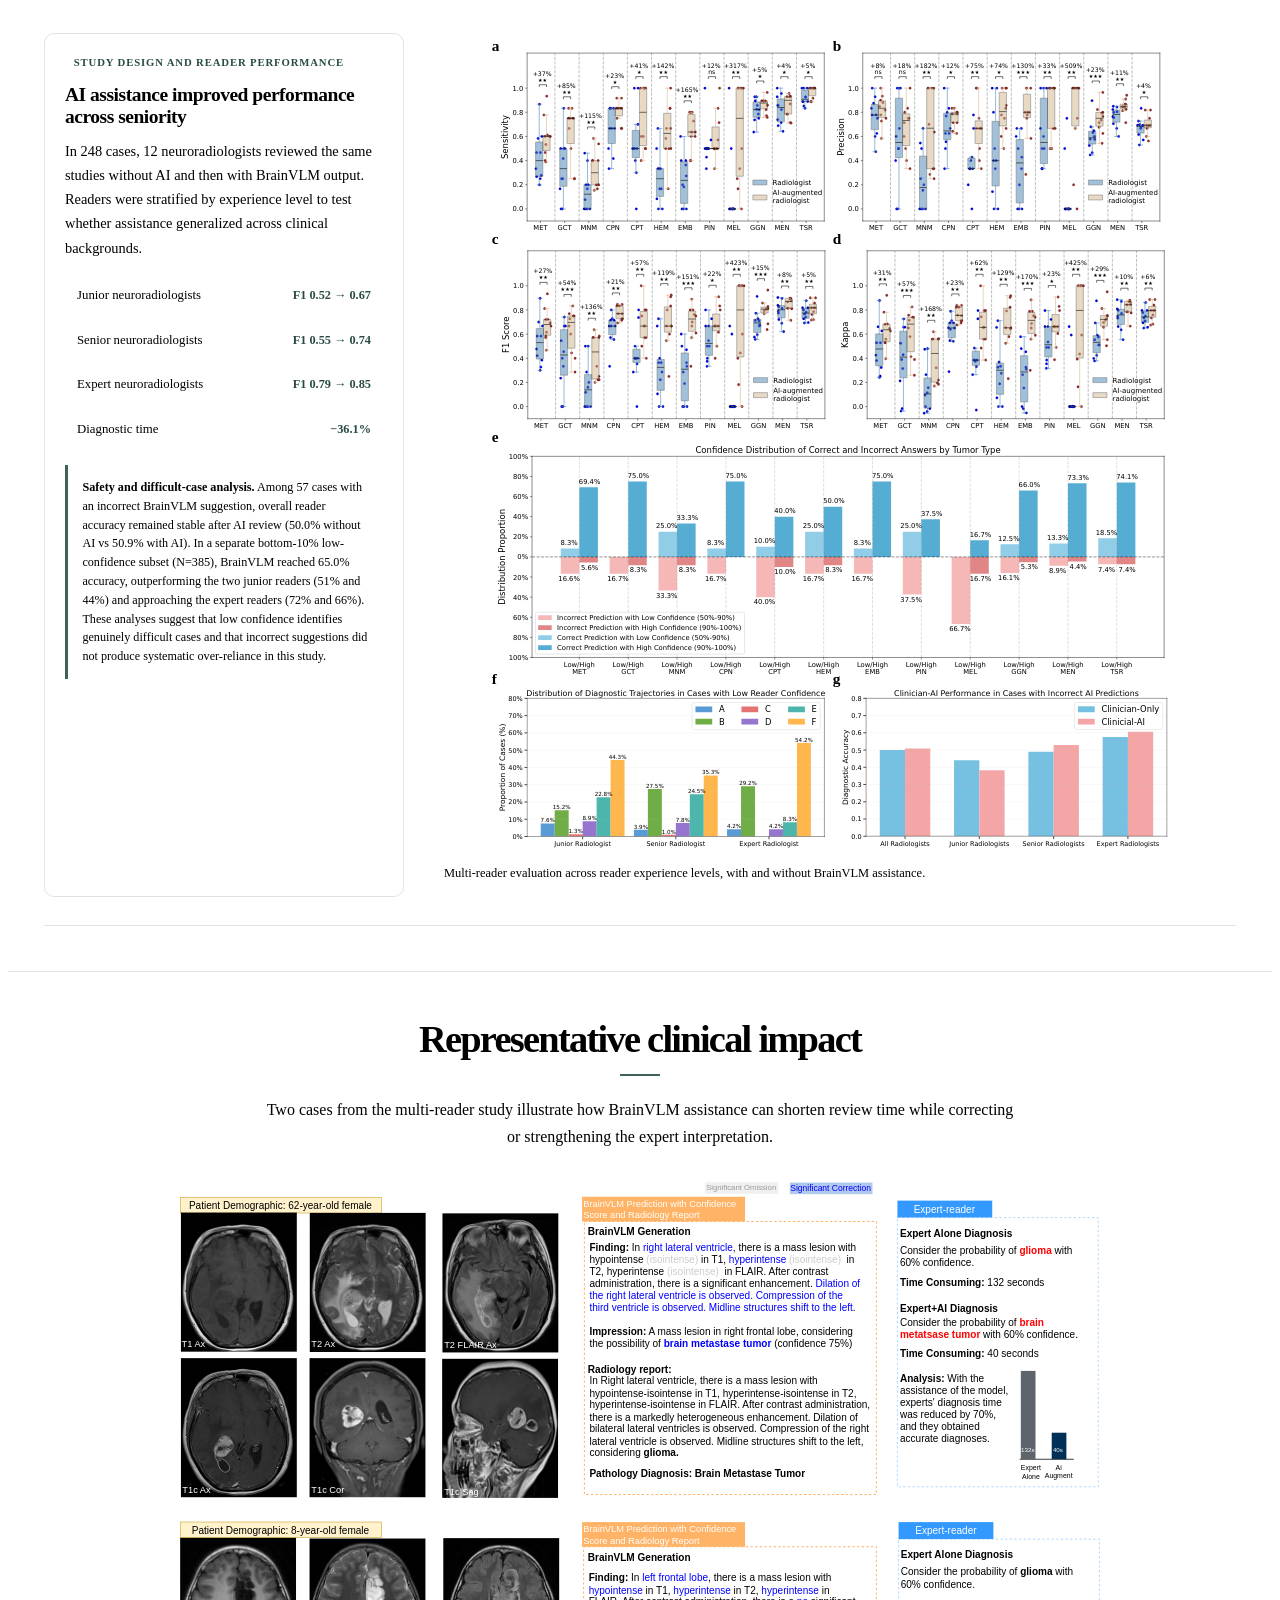
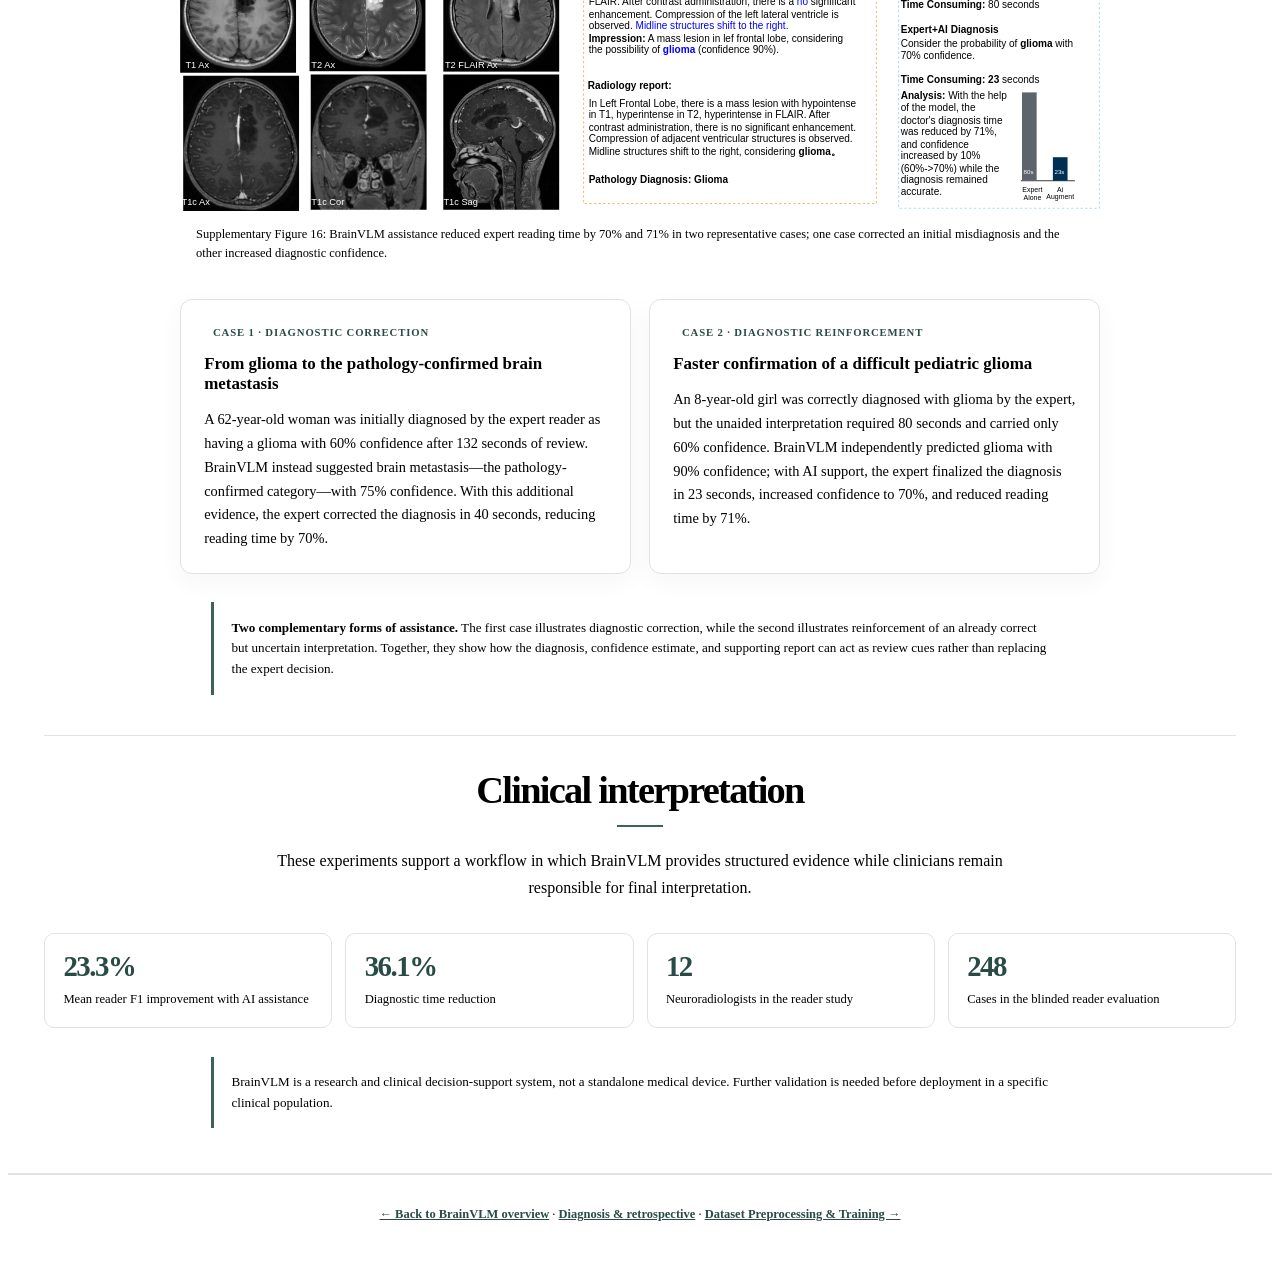
==== commit 758260f8: "update index" ====
--- a/clinical.html
+++ b/clinical.html
@@ -5,17 +5,16 @@
   <title>Prospective &amp; Multi-reader Studies | BrainVLM</title>
   <link rel="icon" href="static/images/favicon.ico">
   <link rel="stylesheet" href="static/css/bulma.min.css">
-  <link rel="stylesheet" href="static/css/project-pages.css">
+  <link rel="stylesheet" href="static/css/project-pages.css?v=20260821-pure-black">
 </head>
 <body class="pp-page-clinical">
-  <header class="pp-nav"><div class="pp-nav-inner"><a class="pp-brand" href="index.html">BrainVLM</a><nav class="pp-nav-links"><a class="pp-home-link" href="index.html">Home</a><a href="input.html">Input &amp; data</a><a href="diagnosis.html">Diagnosis &amp; retrospective</a><a href="report-confidence.html">Reports &amp; confidence</a><a class="is-active" href="clinical.html">Prospective &amp; readers</a><a href="evaluation.html">Dataset Preprocessing &amp; Training</a></nav></div></header>
+  <header class="pp-nav"><div class="pp-nav-inner"><a class="pp-brand" href="index.html">BrainVLM</a><nav class="pp-nav-links"><a class="pp-home-link" href="index.html">Home</a><a href="input.html">Input</a><a href="diagnosis.html">Diagnosis</a><a href="report-confidence.html">Reports</a><a class="is-active" href="clinical.html">Clinical</a><a href="evaluation.html">Data &amp; Training</a></nav></div></header>
   <main>
     <section class="pp-hero pp-hero-compact">
       <div class="pp-wrap pp-wrap-wide">
         <div class="pp-kicker">04 · Prospective and multi-reader evidence</div>
-        <h1>Tested in the clinical workflow</h1>
-        <h2>Prospective cases and neuroradiologists with and without AI assistance.</h2>
-        <p class="pp-lede">Beyond retrospective benchmarks, BrainVLM was evaluated in real-world prospective cases and in a blinded multi-reader study to examine whether its output can support clinical interpretation.</p>
+        <h1>Prospective &amp; Multi-reader Study</h1>
+        <p class="pp-lede">Real-world prospective cases and a blinded reader study evaluate clinical performance and AI-assisted interpretation.</p>
         <div class="pp-stat-row">
           <span class="pp-stat">Prospective cohort</span>
           <span class="pp-stat">248 reader-study cases</span>
--- a/static/css/project-pages.css
+++ b/static/css/project-pages.css
@@ -1,45 +1,65 @@
 :root {
-  --pp-ink: #14232d;
-  --pp-muted: #607983;
-  --pp-line: #d9e7eb;
-  --pp-bg: #eef5f7;
-  --pp-panel: rgba(255,255,255,.84);
-  --pp-teal: #0f766e;
-  --pp-teal-dark: #075e59;
-  --pp-soft: #dff5f1;
-  --pp-shadow: 0 16px 42px rgba(30,68,80,.09);
+  --pp-ink: #000000;
+  --pp-ink-soft: #000000;
+  --pp-muted: #000000;
+  --pp-line: #e2e2e2;
+  --pp-bg: #ffffff;
+  --pp-panel: #ffffff;
+  --pp-teal: #3c625b;
+  --pp-teal-dark: #294b45;
+  --pp-soft: #ffffff;
+  --pp-shadow: 0 8px 24px rgba(29,36,33,.045);
 }
 
 html { scroll-behavior: smooth; background: var(--pp-bg); }
 body {
   min-height: 100vh;
   color: var(--pp-ink);
-  background:
-    radial-gradient(circle at 2% 0%, rgba(15,118,110,.13), transparent 30rem),
-    radial-gradient(circle at 98% 8%, rgba(40,107,134,.10), transparent 26rem),
-    var(--pp-bg);
-  font-family: Inter, "Segoe UI", -apple-system, BlinkMacSystemFont, sans-serif;
+  background: var(--pp-bg);
+  font-family: "Times New Roman", Times, serif;
+}
+
+button,
+input,
+select,
+textarea {
+  font-family: "Times New Roman", Times, serif;
+}
+
+/* Keep the same pure-white canvas on every project subpage. */
+html,
+body,
+main,
+.pp-nav,
+.pp-hero,
+.pp-section,
+.pp-section.is-soft,
+.pp-card,
+.pp-report-copy,
+.pp-figure-panel,
+.pp-evidence-card .pp-card-copy,
+.pp-number,
+.pp-note,
+.pp-footer,
+.pp-stat,
+.pp-tag,
+.pp-list div {
+  background-color: #fff !important;
+  background-image: none !important;
 }
 
 body::before {
-  position: fixed;
-  inset: 0;
-  z-index: -1;
-  pointer-events: none;
-  content: "";
-  opacity: .24;
-  background-image: linear-gradient(rgba(20,63,74,.035) 1px, transparent 1px), linear-gradient(90deg, rgba(20,63,74,.035) 1px, transparent 1px);
-  background-size: 42px 42px;
-  mask-image: linear-gradient(to bottom, black, transparent 80%);
+  display: none;
+  content: none;
 }
 
 .pp-nav {
   position: sticky;
   top: 0;
   z-index: 10;
-  border-bottom: 1px solid rgba(217,231,235,.86);
-  background: rgba(247,252,252,.86);
-  backdrop-filter: blur(14px);
+  border-bottom: 1px solid rgba(223,229,225,.92);
+  background: #fff;
+  backdrop-filter: blur(16px);
 }
 
 .pp-nav-inner {
@@ -53,30 +73,30 @@
   padding: 0 1.25rem;
 }
 
-.pp-brand { color: var(--pp-teal-dark); font-size: 1.05rem; font-weight: 800; letter-spacing: -.02em; text-decoration: none; }
+.pp-brand { color: var(--pp-teal-dark); font-size: 1.35rem; font-weight: 600; letter-spacing: -.03em; text-decoration: none; }
 .pp-brand:hover { color: var(--pp-teal); }
 .pp-nav-links { display: flex; flex-wrap: wrap; gap: .35rem; }
-.pp-nav-links a { padding: .42rem .62rem; border-radius: 8px; color: var(--pp-muted); font-size: .75rem; font-weight: 650; text-decoration: none; }
+.pp-nav-links a { padding: .42rem .62rem; border-radius: 7px; color: var(--pp-muted); font-size: .8rem; font-weight: 600; text-decoration: none; }
 .pp-nav-links a:hover, .pp-nav-links a.is-active { background: var(--pp-soft); color: var(--pp-teal-dark); }
-.pp-nav-links .pp-home-link { margin-right: .2rem; border: 1px solid rgba(15,118,110,.18); background: rgba(255,255,255,.68); color: var(--pp-teal-dark); font-weight: 760; }
-
-.pp-hero { padding: 5.2rem 1.25rem 4.2rem; text-align: center; }
+.pp-nav-links .pp-home-link { margin-right: .2rem; border: 1px solid var(--pp-line); background: #fff; color: var(--pp-teal-dark); font-weight: 700; }
+
+.pp-hero { padding: 3.5rem 1.25rem 2.8rem; border-bottom: 1px solid var(--pp-line); background: #fff; text-align: center; }
 .pp-wrap { width: min(1120px, 100%); margin: 0 auto; }
 .pp-kicker { margin-bottom: .7rem; color: var(--pp-teal); font-size: .72rem; font-weight: 800; letter-spacing: .17em; text-transform: uppercase; }
-.pp-hero h1 { max-width: 880px; margin: 0 auto .9rem; color: var(--pp-teal-dark); font-size: clamp(2.6rem, 6vw, 5.2rem); font-weight: 820; letter-spacing: -.065em; line-height: .98; }
-.pp-hero h2 { max-width: 760px; margin: 0 auto 1.2rem; color: #29434e; font-size: clamp(1.2rem, 2.3vw, 1.72rem); font-weight: 560; line-height: 1.35; }
+.pp-hero h1 { max-width: 920px; margin: 0 auto .75rem; color: var(--pp-ink); font-family: "Times New Roman", Times, serif; font-size: clamp(1.9rem, 3.3vw, 2.8rem); font-weight: 700; letter-spacing: -.025em; line-height: 1.12; }
+.pp-hero h2 { max-width: 780px; margin: 0 auto 1.1rem; color: var(--pp-ink-soft); font-family: "Times New Roman", Times, serif; font-size: clamp(1.08rem, 2vw, 1.45rem); font-weight: 500; line-height: 1.4; }
 .pp-lede { max-width: 760px; margin: 0 auto; color: var(--pp-muted); font-size: 1.03rem; line-height: 1.72; }
 .pp-actions { display: flex; flex-wrap: wrap; justify-content: center; gap: .55rem; margin-top: 1.5rem; }
-.pp-button { display: inline-flex; align-items: center; gap: .45rem; padding: .7rem 1rem; border: 1px solid rgba(15,118,110,.16); border-radius: 999px; background: var(--pp-teal); color: #fff; font-size: .82rem; font-weight: 720; text-decoration: none; box-shadow: 0 9px 20px rgba(15,118,110,.16); }
+.pp-button { display: inline-flex; align-items: center; gap: .45rem; padding: .7rem 1rem; border: 1px solid var(--pp-teal); border-radius: 8px; background: var(--pp-teal); color: #fff; font-size: .82rem; font-weight: 700; text-decoration: none; box-shadow: none; }
 .pp-button:hover { background: var(--pp-teal-dark); color: #fff; transform: translateY(-1px); }
-.pp-button.is-light { border-color: var(--pp-line); background: rgba(255,255,255,.78); color: var(--pp-teal-dark); box-shadow: none; }
+.pp-button.is-light { border-color: var(--pp-line); background: #fff; color: var(--pp-teal-dark); box-shadow: none; }
 .pp-stat-row { display: flex; flex-wrap: wrap; justify-content: center; gap: .55rem; margin-top: 1.35rem; }
-.pp-stat { padding: .42rem .7rem; border: 1px solid rgba(15,118,110,.15); border-radius: 999px; background: rgba(223,245,241,.72); color: var(--pp-teal-dark); font-size: .75rem; font-weight: 720; }
+.pp-stat { padding: .42rem .7rem; border: 1px solid var(--pp-line); border-radius: 8px; background: var(--pp-soft); color: var(--pp-teal-dark); font-size: .75rem; font-weight: 700; }
 
 .pp-section { padding: 4.2rem 1.25rem; }
-.pp-section.is-soft { border-top: 1px solid rgba(217,231,235,.78); border-bottom: 1px solid rgba(217,231,235,.78); background: rgba(255,255,255,.42); }
+.pp-section.is-soft { border-top: 1px solid var(--pp-line); border-bottom: 1px solid var(--pp-line); background: var(--pp-soft); }
 .pp-section h2 { margin: 0 0 .6rem; color: var(--pp-ink); font-size: clamp(1.7rem, 3vw, 2.5rem); font-weight: 790; letter-spacing: -.045em; text-align: center; }
-.pp-section h2::after { display: block; width: 46px; height: 3px; margin: .8rem auto 1.25rem; border-radius: 4px; background: linear-gradient(90deg, var(--pp-teal), #79b8b2); content: ""; }
+.pp-section h2::after { display: block; width: 40px; height: 2px; margin: .8rem auto 1.25rem; background: var(--pp-teal); content: ""; }
 .pp-section-intro { max-width: 760px; margin: 0 auto 2rem; color: var(--pp-muted); font-size: 1rem; line-height: 1.7; text-align: center; }
 
 .pp-section-head {
@@ -113,23 +133,23 @@
 .pp-grid-2.is-pair { grid-template-columns: 1fr 1fr; }
 .pp-grid-3 { display: grid; grid-template-columns: repeat(3, minmax(0, 1fr)); gap: 16px; }
 .pp-report-row { display: grid; grid-template-columns: minmax(0, 1.35fr) minmax(260px, .65fr); gap: 28px; align-items: center; }
-.pp-report-row + .pp-report-row { margin-top: 2.4rem; padding-top: 2.4rem; border-top: 1px solid rgba(217,231,235,.78); }
+.pp-report-row + .pp-report-row { margin-top: 2.4rem; padding-top: 2.4rem; border-top: 1px solid var(--pp-line); }
 .pp-report-row.reverse { grid-template-columns: minmax(260px, .65fr) minmax(0, 1.35fr); }
 .pp-report-row .pp-figure { min-width: 0; }
 .pp-report-row .pp-figure img { width: 100%; height: auto; }
-.pp-report-copy { padding: 1.1rem 1.25rem; border: 1px solid var(--pp-line); border-radius: 16px; background: rgba(255,255,255,.76); }
+.pp-report-copy { padding: 1.1rem 1.25rem; border: 1px solid var(--pp-line); border-radius: 10px; background: #fff; }
 .pp-report-copy h3 { margin: 0 0 .65rem; color: var(--pp-ink); font-size: 1.22rem; font-weight: 780; letter-spacing: -.025em; }
 .pp-report-copy p { margin: 0; color: var(--pp-muted); font-size: .9rem; line-height: 1.68; }
 .pp-confidence-row { align-items: stretch; }
 .pp-confidence-row .pp-report-copy { align-self: stretch; display: flex; flex-direction: column; justify-content: center; }
 .pp-confidence-row .pp-figure { display: flex; min-height: 100%; flex-direction: column; justify-content: center; }
-.pp-card { border: 1px solid var(--pp-line); border-radius: 20px; background: var(--pp-panel); box-shadow: var(--pp-shadow); }
+.pp-card { border: 1px solid var(--pp-line); border-radius: 12px; background: var(--pp-panel); box-shadow: var(--pp-shadow); }
 .pp-card-copy { padding: 1.35rem 1.45rem; }
 .pp-card h3 { margin: 0 0 .6rem; color: var(--pp-ink); font-size: 1.06rem; font-weight: 760; }
 .pp-card p { color: var(--pp-muted); font-size: .9rem; line-height: 1.65; }
 .pp-card p:last-child { margin-bottom: 0; }
 .pp-list { display: grid; gap: 9px; margin: 1.1rem 0 0; }
-.pp-list div { display: flex; justify-content: space-between; gap: .75rem; padding: .65rem .75rem; border-radius: 9px; background: #f2f8f8; color: #48646e; font-size: .8rem; }
+.pp-list div { display: flex; justify-content: space-between; gap: .75rem; padding: .65rem .75rem; border-radius: 8px; background: var(--pp-soft); color: var(--pp-muted); font-size: .8rem; }
 .pp-list strong { color: var(--pp-teal-dark); font-size: .77rem; text-align: right; }
 .pp-figure { overflow: hidden; margin: 0; border-radius: 16px; background: transparent; }
 .pp-figure.pp-card { border: 0; background: transparent; box-shadow: none; }
@@ -157,23 +177,23 @@
   margin-right: auto;
 }
 .pp-figure figcaption { padding: .78rem 1rem .9rem; color: var(--pp-muted); font-size: .78rem; line-height: 1.5; }
-.pp-tag { display: inline-flex; margin-bottom: .7rem; padding: .3rem .55rem; border-radius: 7px; background: var(--pp-soft); color: var(--pp-teal-dark); font-size: .67rem; font-weight: 800; letter-spacing: .08em; text-transform: uppercase; }
+.pp-tag { display: inline-flex; margin-bottom: .7rem; padding: .3rem .55rem; border-radius: 6px; background: var(--pp-soft); color: var(--pp-teal-dark); font-size: .67rem; font-weight: 800; letter-spacing: .08em; text-transform: uppercase; }
 .pp-evidence-card { overflow: visible; border: 0; background: transparent; box-shadow: none; }
 .pp-evidence-card .pp-figure img { height: auto; min-height: 0; }
-.pp-evidence-card .pp-card-copy { margin-top: .8rem; padding: 1rem 1.15rem 1.2rem; border: 1px solid var(--pp-line); border-radius: 16px; background: rgba(255,255,255,.76); }
+.pp-evidence-card .pp-card-copy { margin-top: .8rem; padding: 1rem 1.15rem 1.2rem; border: 1px solid var(--pp-line); border-radius: 10px; background: #fff; }
 .pp-evidence-stat { display: block; margin-top: .8rem; color: var(--pp-teal-dark); font-size: 1.38rem; font-weight: 820; letter-spacing: -.04em; }
 .pp-number-grid { display: grid; grid-template-columns: repeat(4, 1fr); gap: 13px; }
-.pp-number { padding: 1.15rem; border: 1px solid var(--pp-line); border-radius: 16px; background: rgba(255,255,255,.76); }
+.pp-number { padding: 1.15rem; border: 1px solid var(--pp-line); border-radius: 10px; background: #fff; }
 .pp-number strong { display: block; color: var(--pp-teal-dark); font-size: 1.8rem; letter-spacing: -.05em; line-height: 1; }
 .pp-number span { display: block; margin-top: .55rem; color: var(--pp-muted); font-size: .79rem; line-height: 1.45; }
-.pp-note { max-width: 820px; margin: 1.8rem auto 0; padding: .95rem 1.1rem; border-left: 3px solid #72b5ae; border-radius: 0 11px 11px 0; background: rgba(223,245,241,.7); color: #49656e; font-size: .82rem; line-height: 1.58; }
-.pp-footer { padding: 2rem 1.25rem; border-top: 1px solid var(--pp-line); background: #e7f0f2; color: var(--pp-muted); font-size: .78rem; text-align: center; }
+.pp-note { max-width: 820px; margin: 1.8rem auto 0; padding: .95rem 1.1rem; border-left: 3px solid var(--pp-teal); border-radius: 0 8px 8px 0; background: var(--pp-soft); color: var(--pp-muted); font-size: .82rem; line-height: 1.58; }
+.pp-footer { padding: 2rem 1.25rem; border-top: 1px solid var(--pp-line); background: var(--pp-soft); color: var(--pp-muted); font-size: .78rem; text-align: center; }
 .pp-footer a { color: var(--pp-teal-dark); font-weight: 700; }
 
 /* Report + confidence page: wider canvas, figure-first stacks */
 .pp-wrap-wide { width: min(1280px, 100%); }
-.pp-hero-compact { padding: 3.6rem 1.25rem 2.8rem; }
-.pp-hero-compact h1 { max-width: 920px; font-size: clamp(2.1rem, 4.6vw, 3.6rem); line-height: 1.05; }
+.pp-hero-compact { padding: 3.3rem 1.25rem 2.7rem; }
+.pp-hero-compact h1 { max-width: 920px; font-size: clamp(1.9rem, 3.3vw, 2.8rem); line-height: 1.12; }
 .pp-hero-compact h2 { max-width: 720px; font-size: clamp(1.05rem, 2vw, 1.35rem); }
 .pp-page-report .pp-section { padding: 3.2rem 1.25rem; }
 .pp-stack-block {
@@ -185,12 +205,12 @@
 .pp-stack-block + .pp-stack-block {
   margin-top: 2.6rem;
   padding-top: 2.4rem;
-  border-top: 1px solid rgba(217,231,235,.78);
+  border-top: 1px solid var(--pp-line);
 }
 .pp-figure-panel {
-  border-radius: 14px;
+  border-radius: 10px;
   overflow: hidden;
-  background: rgba(255,255,255,.55);
+  background: #fff;
 }
 .pp-figure-panel img {
   width: 100%;
@@ -213,7 +233,7 @@
 }
 .pp-report-split + .pp-report-split {
   padding-top: 2.2rem;
-  border-top: 1px solid rgba(217,231,235,.78);
+  border-top: 1px solid var(--pp-line);
 }
 .pp-report-split .pp-report-copy {
   height: fit-content;
@@ -248,7 +268,7 @@
   height: 100%;
   margin: 0;
   max-width: none;
-  background: rgba(255,255,255,.72);
+  background: #fff;
 }
 .pp-confidence-split .pp-stack-block.is-narrow .pp-figure-panel {
   max-width: none;
@@ -276,7 +296,7 @@
 .pp-page-diagnosis .pp-figure + .pp-figure {
   margin-top: 2rem;
   padding-top: 2rem;
-  border-top: 1px solid rgba(217,231,235,.78);
+  border-top: 1px solid var(--pp-line);
 }
 .pp-page-diagnosis .pp-number-grid {
   margin-top: 2rem;
@@ -335,7 +355,7 @@
   align-items: stretch;
   margin: 0 0 1.8rem;
   padding-bottom: 1.8rem;
-  border-bottom: 1px solid rgba(217,231,235,.78);
+  border-bottom: 1px solid var(--pp-line);
 }
 .pp-align-row:last-of-type {
   margin-bottom: 0;
@@ -354,7 +374,7 @@
   margin: 0;
   min-width: 0;
   height: 100%;
-  background: rgba(255,255,255,.72);
+  background: #fff;
 }
 .pp-align-row .pp-figure-panel img {
   display: block;
@@ -404,7 +424,7 @@
   gap: 1.1rem;
   margin: 0 0 1.8rem;
   padding-bottom: 1.8rem;
-  border-bottom: 1px solid rgba(217,231,235,.78);
+  border-bottom: 1px solid var(--pp-line);
 }
 .pp-align-stack .pp-report-copy {
   max-width: 760px;
@@ -413,7 +433,7 @@
 }
 .pp-align-stack .pp-figure-panel {
   margin: 0;
-  background: rgba(255,255,255,.72);
+  background: #fff;
 }
 .pp-align-stack .pp-figure-panel img {
   display: block;
@@ -474,7 +494,7 @@
 }
 .pp-clinical-summary {
   padding-top: 2rem;
-  border-top: 1px solid rgba(217,231,235,.78);
+  border-top: 1px solid var(--pp-line);
 }
 .pp-clinical-summary h2 {
   margin: 0 0 .6rem;
@@ -487,10 +507,9 @@
 .pp-clinical-summary h2::after {
   display: block;
   width: 46px;
-  height: 3px;
+  height: 2px;
   margin: .8rem auto 1.25rem;
-  border-radius: 4px;
-  background: linear-gradient(90deg, var(--pp-teal), #79b8b2);
+  background: var(--pp-teal);
   content: "";
 }
 
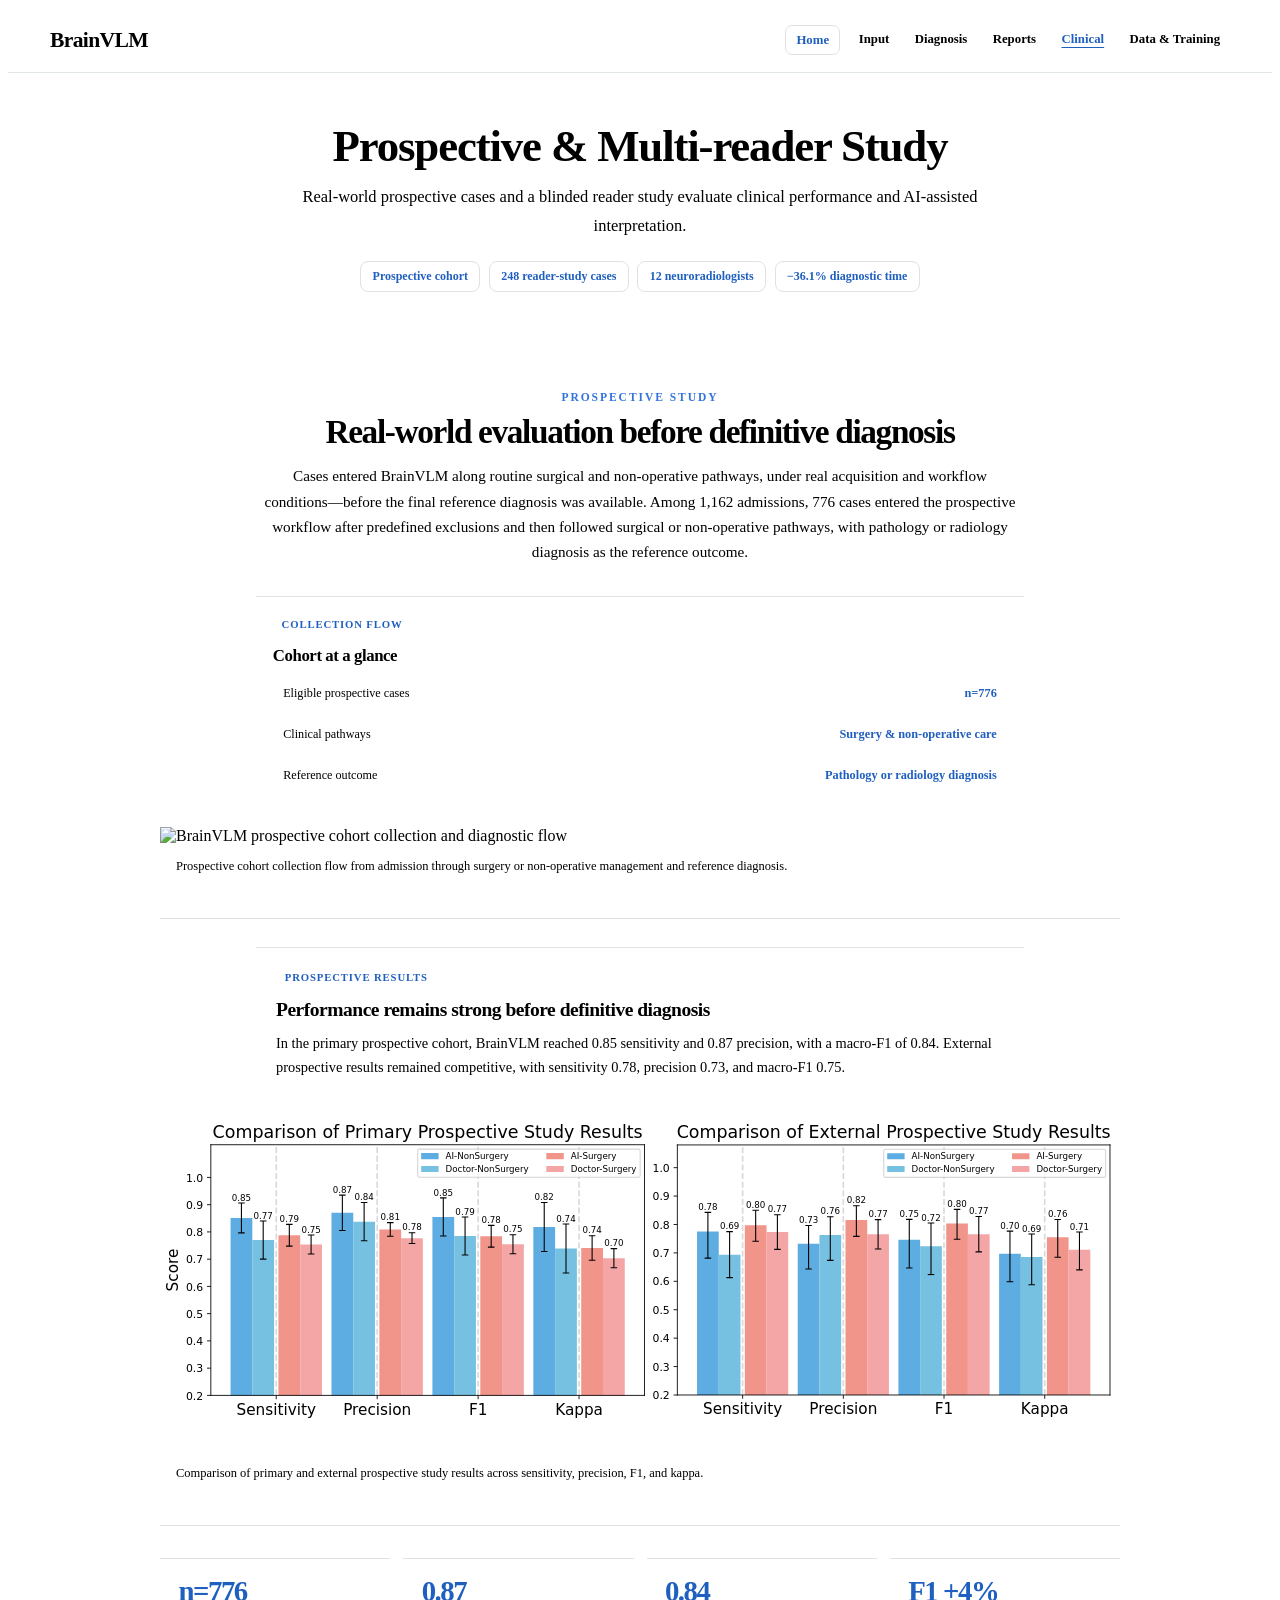
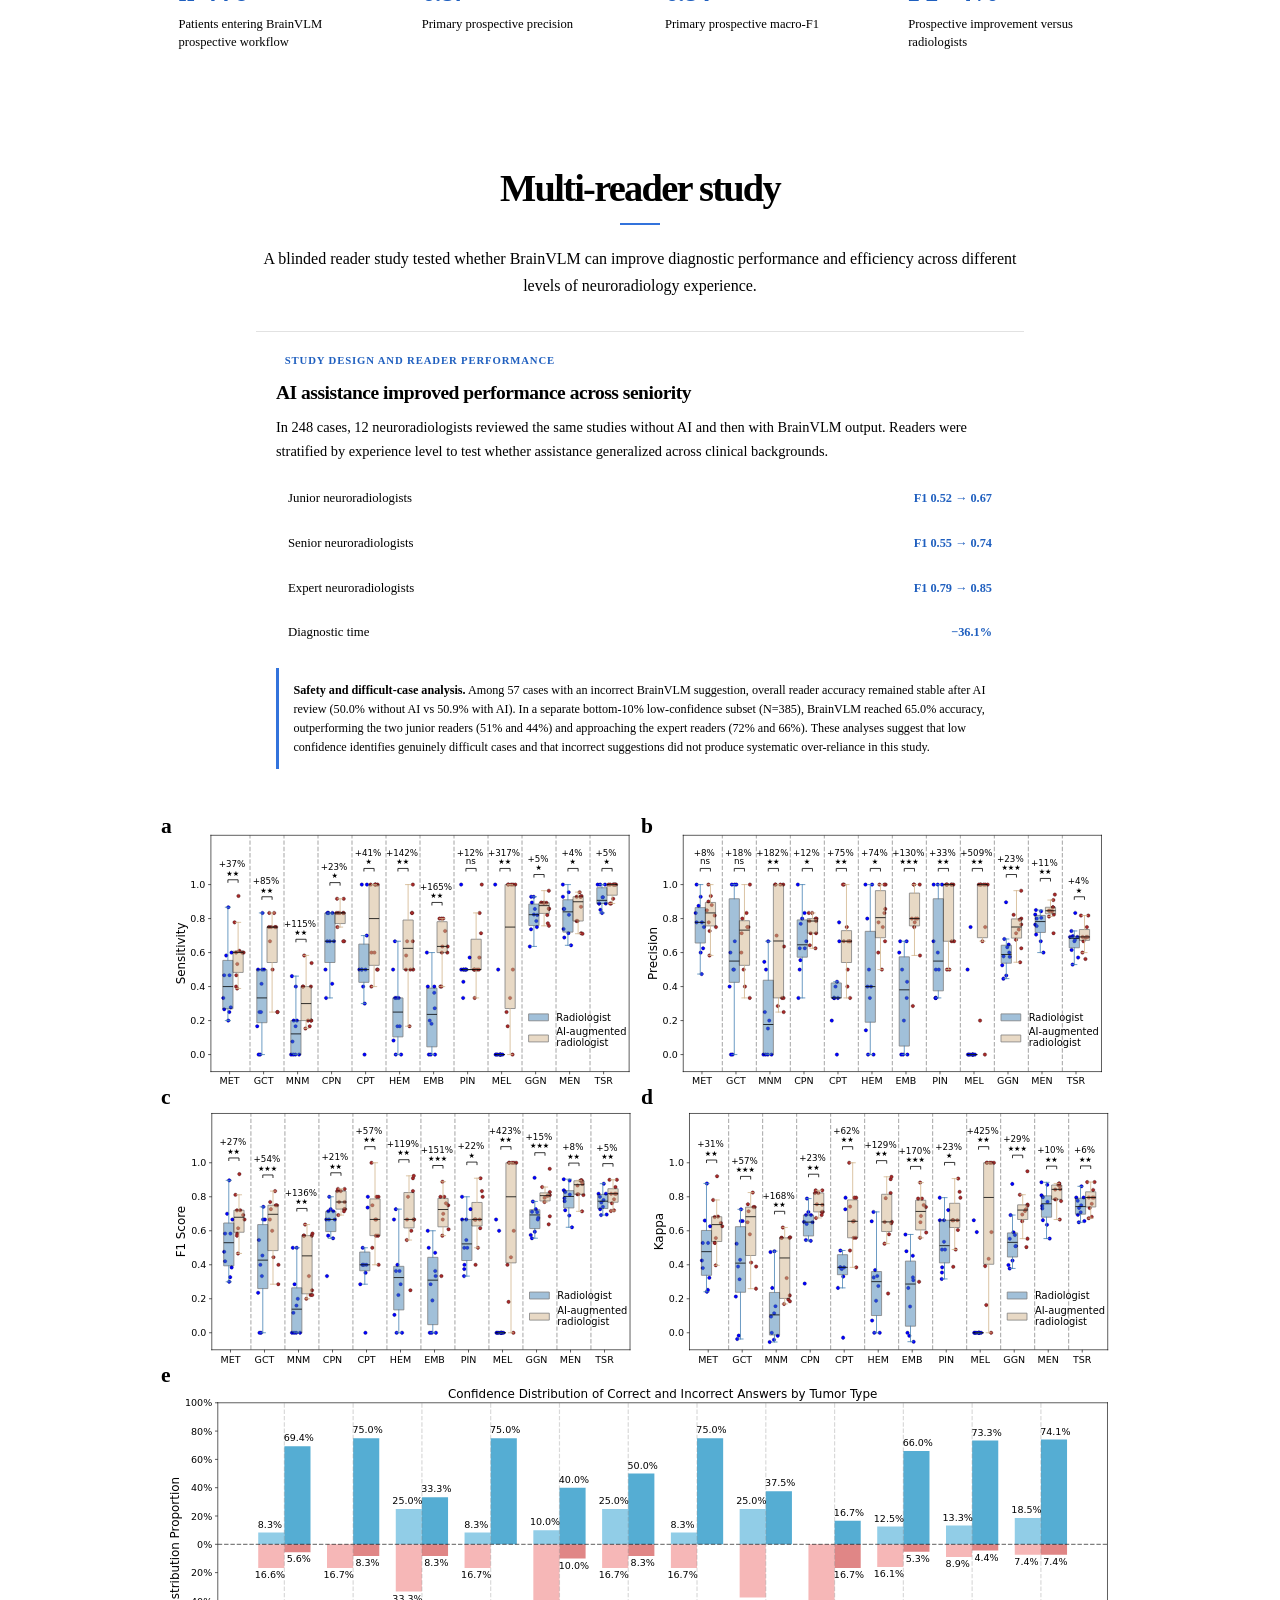
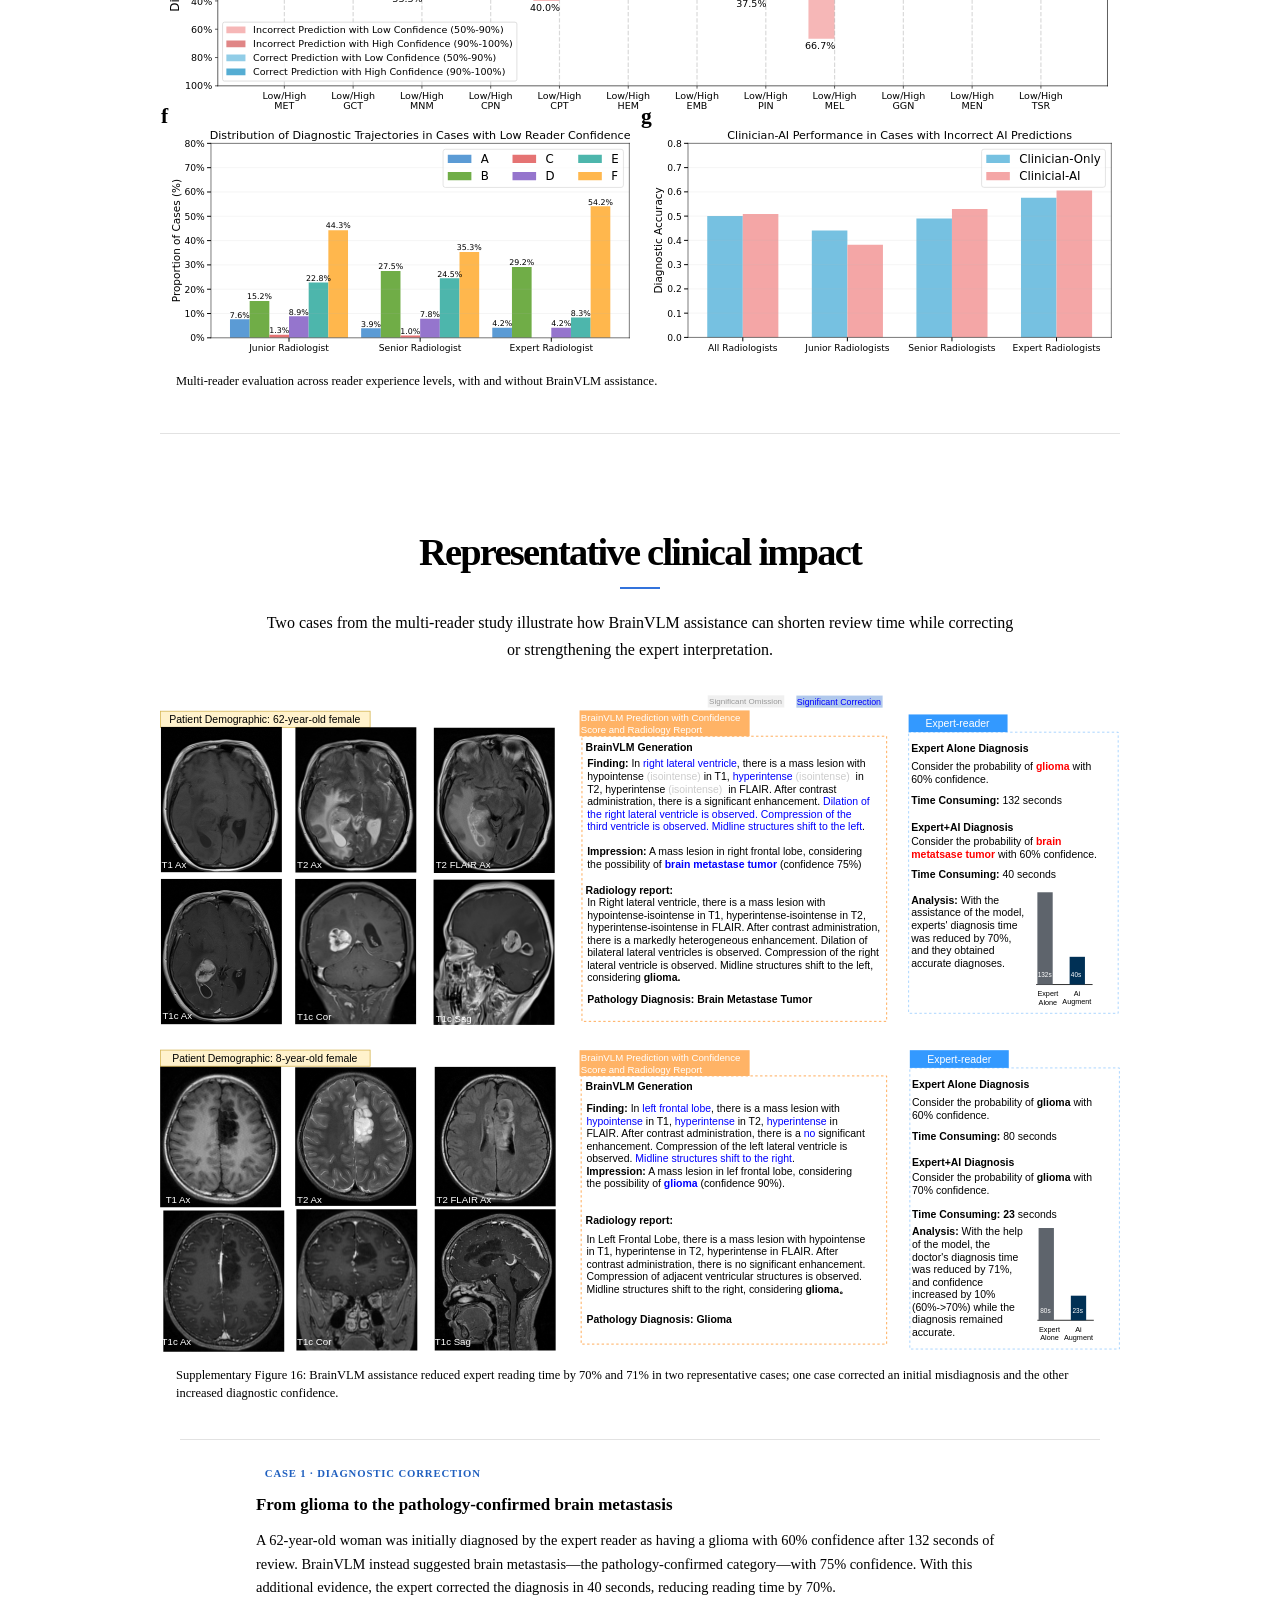
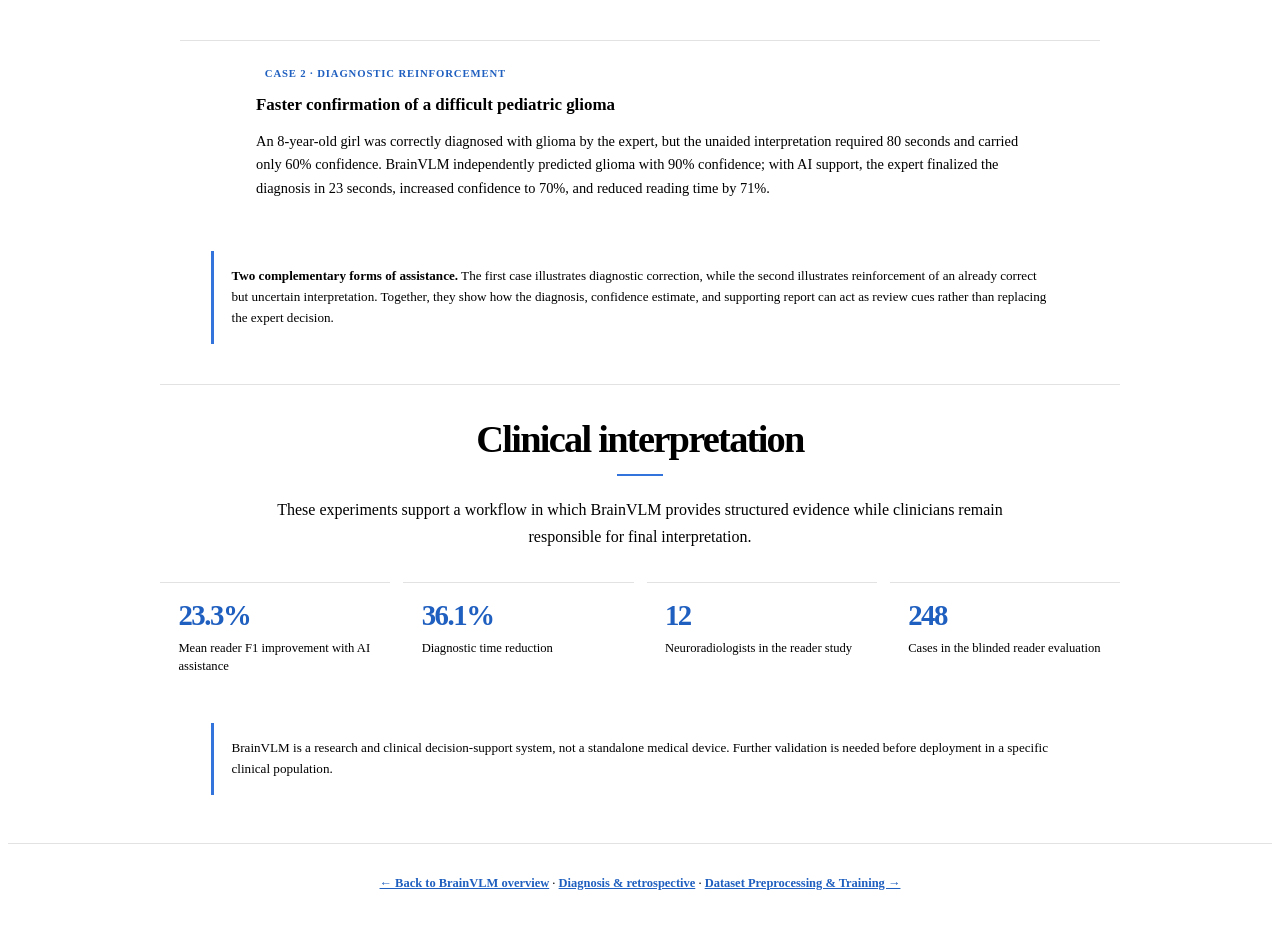
==== commit d72f26ae: "update index.html" ====
--- a/clinical.html
+++ b/clinical.html
@@ -5,7 +5,7 @@
   <title>Prospective &amp; Multi-reader Studies | BrainVLM</title>
   <link rel="icon" href="static/images/favicon.ico">
   <link rel="stylesheet" href="static/css/bulma.min.css">
-  <link rel="stylesheet" href="static/css/project-pages.css?v=20260821-pure-black">
+  <link rel="stylesheet" href="static/css/project-pages.css?v=20260822-template-subpages">
 </head>
 <body class="pp-page-clinical">
   <header class="pp-nav"><div class="pp-nav-inner"><a class="pp-brand" href="index.html">BrainVLM</a><nav class="pp-nav-links"><a class="pp-home-link" href="index.html">Home</a><a href="input.html">Input</a><a href="diagnosis.html">Diagnosis</a><a href="report-confidence.html">Reports</a><a class="is-active" href="clinical.html">Clinical</a><a href="evaluation.html">Data &amp; Training</a></nav></div></header>
--- a/static/css/project-pages.css
+++ b/static/css/project-pages.css
@@ -5,8 +5,8 @@
   --pp-line: #e2e2e2;
   --pp-bg: #ffffff;
   --pp-panel: #ffffff;
-  --pp-teal: #3c625b;
-  --pp-teal-dark: #294b45;
+  --pp-teal: #3273dc;
+  --pp-teal-dark: #1f5fbf;
   --pp-soft: #ffffff;
   --pp-shadow: 0 8px 24px rgba(29,36,33,.045);
 }
@@ -73,11 +73,11 @@
   padding: 0 1.25rem;
 }
 
-.pp-brand { color: var(--pp-teal-dark); font-size: 1.35rem; font-weight: 600; letter-spacing: -.03em; text-decoration: none; }
+.pp-brand { color: var(--pp-ink); font-size: 1.35rem; font-weight: 600; letter-spacing: -.03em; text-decoration: none; }
 .pp-brand:hover { color: var(--pp-teal); }
 .pp-nav-links { display: flex; flex-wrap: wrap; gap: .35rem; }
 .pp-nav-links a { padding: .42rem .62rem; border-radius: 7px; color: var(--pp-muted); font-size: .8rem; font-weight: 600; text-decoration: none; }
-.pp-nav-links a:hover, .pp-nav-links a.is-active { background: var(--pp-soft); color: var(--pp-teal-dark); }
+.pp-nav-links a:hover, .pp-nav-links a.is-active { background: #fff; color: var(--pp-teal-dark); text-decoration: underline; text-underline-offset: .22rem; }
 .pp-nav-links .pp-home-link { margin-right: .2rem; border: 1px solid var(--pp-line); background: #fff; color: var(--pp-teal-dark); font-weight: 700; }
 
 .pp-hero { padding: 3.5rem 1.25rem 2.8rem; border-bottom: 1px solid var(--pp-line); background: #fff; text-align: center; }
@@ -87,9 +87,9 @@
 .pp-hero h2 { max-width: 780px; margin: 0 auto 1.1rem; color: var(--pp-ink-soft); font-family: "Times New Roman", Times, serif; font-size: clamp(1.08rem, 2vw, 1.45rem); font-weight: 500; line-height: 1.4; }
 .pp-lede { max-width: 760px; margin: 0 auto; color: var(--pp-muted); font-size: 1.03rem; line-height: 1.72; }
 .pp-actions { display: flex; flex-wrap: wrap; justify-content: center; gap: .55rem; margin-top: 1.5rem; }
-.pp-button { display: inline-flex; align-items: center; gap: .45rem; padding: .7rem 1rem; border: 1px solid var(--pp-teal); border-radius: 8px; background: var(--pp-teal); color: #fff; font-size: .82rem; font-weight: 700; text-decoration: none; box-shadow: none; }
-.pp-button:hover { background: var(--pp-teal-dark); color: #fff; transform: translateY(-1px); }
-.pp-button.is-light { border-color: var(--pp-line); background: #fff; color: var(--pp-teal-dark); box-shadow: none; }
+.pp-button { display: inline-flex; align-items: center; gap: .45rem; padding: .7rem 1rem; border: 1px solid #363636; border-radius: 999px; background: #363636; color: #fff; font-size: .82rem; font-weight: 700; text-decoration: none; box-shadow: none; }
+.pp-button:hover { border-color: #111; background: #111; color: #fff; transform: translateY(-1px); }
+.pp-button.is-light { border-color: #363636; background: #363636; color: #fff; box-shadow: none; }
 .pp-stat-row { display: flex; flex-wrap: wrap; justify-content: center; gap: .55rem; margin-top: 1.35rem; }
 .pp-stat { padding: .42rem .7rem; border: 1px solid var(--pp-line); border-radius: 8px; background: var(--pp-soft); color: var(--pp-teal-dark); font-size: .75rem; font-weight: 700; }
 
@@ -143,7 +143,7 @@
 .pp-confidence-row { align-items: stretch; }
 .pp-confidence-row .pp-report-copy { align-self: stretch; display: flex; flex-direction: column; justify-content: center; }
 .pp-confidence-row .pp-figure { display: flex; min-height: 100%; flex-direction: column; justify-content: center; }
-.pp-card { border: 1px solid var(--pp-line); border-radius: 12px; background: var(--pp-panel); box-shadow: var(--pp-shadow); }
+.pp-card { border: 1px solid var(--pp-line); border-radius: 8px; background: var(--pp-panel); box-shadow: none; }
 .pp-card-copy { padding: 1.35rem 1.45rem; }
 .pp-card h3 { margin: 0 0 .6rem; color: var(--pp-ink); font-size: 1.06rem; font-weight: 760; }
 .pp-card p { color: var(--pp-muted); font-size: .9rem; line-height: 1.65; }
@@ -511,6 +511,244 @@
   margin: .8rem auto 1.25rem;
   background: var(--pp-teal);
   content: "";
+}
+
+/* Academic Project Page Template-inspired subpage layout */
+.pp-wrap,
+.pp-wrap-wide,
+.pp-page-clinical .pp-wrap-wide {
+  width: min(960px, calc(100% - 2rem));
+  max-width: 960px;
+}
+
+.pp-hero,
+.pp-hero-compact {
+  padding: 3rem 1.25rem 2.5rem;
+  border-bottom: 0;
+}
+
+.pp-hero h1,
+.pp-hero-compact h1 {
+  max-width: 900px;
+  font-size: clamp(2rem, 4vw, 2.8rem);
+}
+
+.pp-hero .pp-kicker {
+  display: none;
+}
+
+.pp-section,
+.pp-page-report .pp-section,
+.pp-page-process .pp-section,
+.pp-page-clinical .pp-section {
+  padding: 3rem 1.25rem;
+  border-top: 0;
+  border-bottom: 0;
+}
+
+.pp-section-head {
+  max-width: 760px;
+  margin: 0 auto 2rem;
+  text-align: center;
+}
+
+.pp-section-head h2,
+.pp-section-head .pp-section-intro {
+  text-align: center;
+}
+
+.pp-grid-2,
+.pp-grid-2.is-pair,
+.pp-report-row,
+.pp-report-row.reverse,
+.pp-process-row,
+.pp-process-row.reverse,
+.pp-report-split,
+.pp-confidence-split,
+.pp-align-row,
+.pp-align-row.is-flow,
+.pp-align-row.is-chart,
+.pp-align-row.is-tall {
+  grid-template-columns: 1fr;
+}
+
+.pp-report-row,
+.pp-report-row.reverse,
+.pp-process-row,
+.pp-process-row.reverse,
+.pp-report-split,
+.pp-confidence-split,
+.pp-align-row,
+.pp-align-row.is-flow,
+.pp-align-row.is-chart,
+.pp-align-row.is-tall {
+  max-width: 960px;
+  margin-right: auto;
+  margin-left: auto;
+}
+
+.pp-card,
+.pp-report-copy,
+.pp-evidence-card .pp-card-copy,
+.pp-number {
+  border-right: 0;
+  border-bottom: 0;
+  border-left: 0;
+  border-radius: 0;
+  box-shadow: none;
+}
+
+.pp-card-copy,
+.pp-report-copy {
+  width: min(100%, 768px);
+  margin-right: auto;
+  margin-left: auto;
+}
+
+.pp-page-process .pp-report-copy p + p {
+  margin-top: 0.85rem;
+}
+
+.pp-page-process .pp-section-intro {
+  max-width: 900px;
+  text-align: justify;
+}
+
+.pp-data-table-block {
+  width: min(100%, 960px);
+  margin: 0 auto;
+}
+
+.pp-data-table-block + .pp-data-table-block {
+  margin-top: 2.6rem;
+}
+
+.pp-data-table-block h3 {
+  margin: 0 0 0.9rem;
+  color: #000;
+  font-family: "Times New Roman", Times, serif;
+  font-size: 1.25rem;
+  font-weight: 600;
+  text-align: left;
+}
+
+.pp-table-caption {
+  max-width: 900px;
+  margin: 0 0 0.9rem;
+  color: #000;
+  font-size: 0.88rem;
+  line-height: 1.55;
+  text-align: left;
+}
+
+.pp-table-scroll {
+  width: 100%;
+  overflow-x: auto;
+  border-top: 1px solid #000;
+  border-bottom: 1px solid #000;
+}
+
+.pp-data-table {
+  width: 100%;
+  min-width: 760px;
+  border-collapse: collapse;
+  color: #000;
+  font-family: "Times New Roman", Times, serif;
+  font-size: 0.9rem;
+  line-height: 1.45;
+  text-align: left;
+}
+
+.pp-data-table-institutions {
+  min-width: 820px;
+}
+
+.pp-data-table-public {
+  min-width: 1040px;
+}
+
+.pp-data-table-public th:nth-child(1) { width: 13%; }
+.pp-data-table-public th:nth-child(2) { width: 19%; }
+.pp-data-table-public th:nth-child(3),
+.pp-data-table-public th:nth-child(4) { width: 10%; }
+.pp-data-table-public th:nth-child(5) { width: 17%; }
+.pp-data-table-public th:nth-child(6) { width: 31%; }
+
+.pp-data-table th,
+.pp-data-table td {
+  padding: 0.75rem 0.8rem;
+  border-bottom: 1px solid var(--pp-line);
+  vertical-align: top;
+}
+
+.pp-data-table th {
+  font-weight: 700;
+}
+
+.pp-data-table tbody tr:last-child td {
+  border-bottom: 0;
+}
+
+.pp-data-table .is-total td {
+  border-top: 1px solid #000;
+  font-weight: 700;
+}
+
+.pp-table-note {
+  margin: 0.75rem 0 0;
+  color: #000;
+  font-size: 0.82rem;
+  line-height: 1.55;
+  text-align: left;
+}
+
+.pp-figure,
+.pp-figure-solo,
+.pp-figure-supplement,
+.pp-process-figure,
+.pp-figure-impact {
+  width: 100%;
+  max-width: 960px;
+  margin-right: auto;
+  margin-left: auto;
+  border: 0;
+  border-radius: 0;
+}
+
+.pp-figure-panel,
+.pp-report-copy,
+.pp-evidence-card .pp-card-copy {
+  border-radius: 0;
+}
+
+.pp-report-split .pp-report-copy,
+.pp-report-row.reverse .pp-report-copy,
+.pp-align-row .pp-report-copy,
+.pp-align-row.is-tall .pp-report-copy {
+  order: 1;
+}
+
+.pp-report-split .pp-figure-panel,
+.pp-report-row.reverse .pp-figure,
+.pp-align-row .pp-figure-panel {
+  order: 2;
+}
+
+.pp-confidence-split .pp-figure-panel img,
+.pp-align-row.is-flow .pp-figure-panel img,
+.pp-align-row.is-chart .pp-figure-panel img,
+.pp-align-row.is-tall .pp-figure-panel img {
+  height: auto;
+  min-height: 0;
+  max-height: none;
+}
+
+/* Figure 3b is compact in the paper; avoid enlarging it to the full page width. */
+.pp-confidence-split .pp-stack-block.is-narrow .pp-figure-panel {
+  width: min(100%, 620px);
+  max-width: 620px;
+  margin-right: auto;
+  margin-left: auto;
 }
 
 @media (max-width: 800px) {
@@ -544,6 +782,7 @@
   }
   .pp-align-row.is-tall .pp-figure-panel img { max-height: none; }
   .pp-number-grid { grid-template-columns: 1fr 1fr; }
+  .pp-page-process .pp-section-intro { text-align: left; }
   .pp-nav-inner { align-items: flex-start; flex-direction: column; padding: .75rem 1rem; }
   .pp-hero { padding-top: 3.7rem; }
   .pp-hero-compact { padding-top: 3.2rem; }
